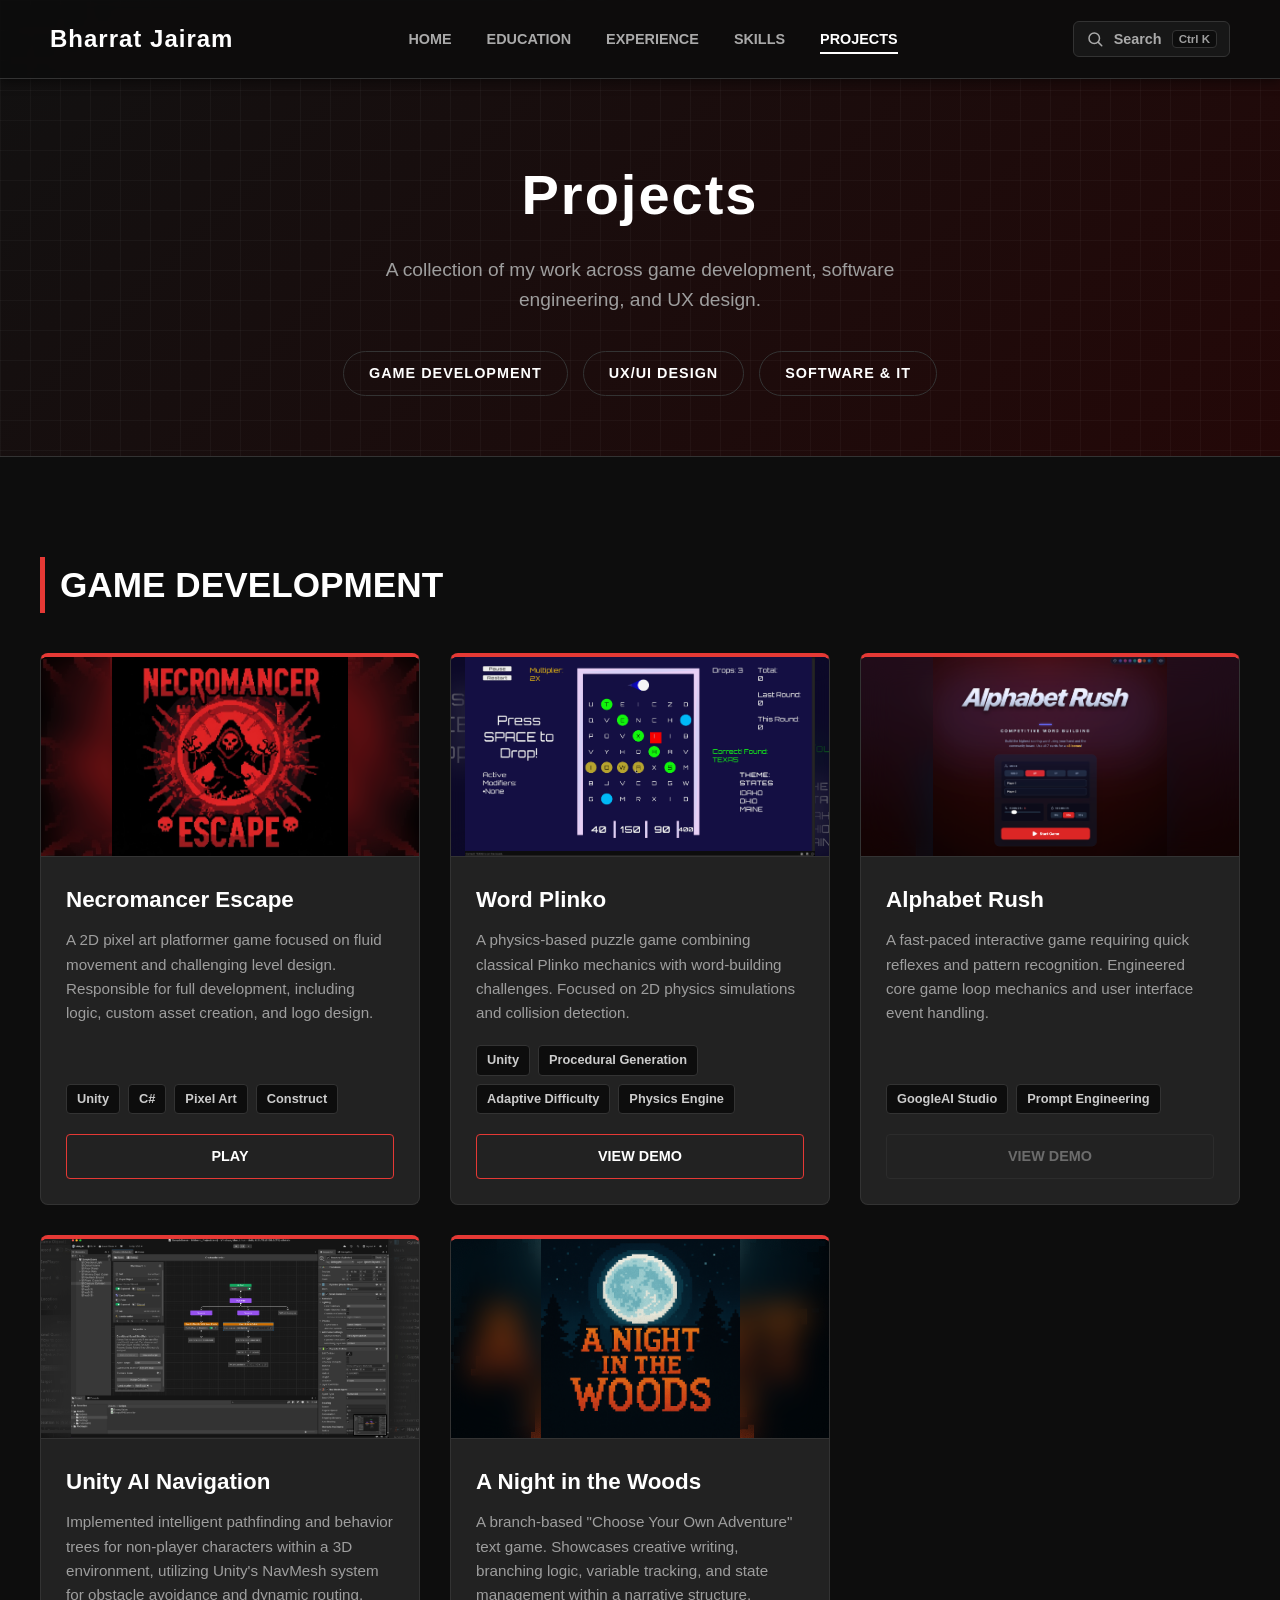
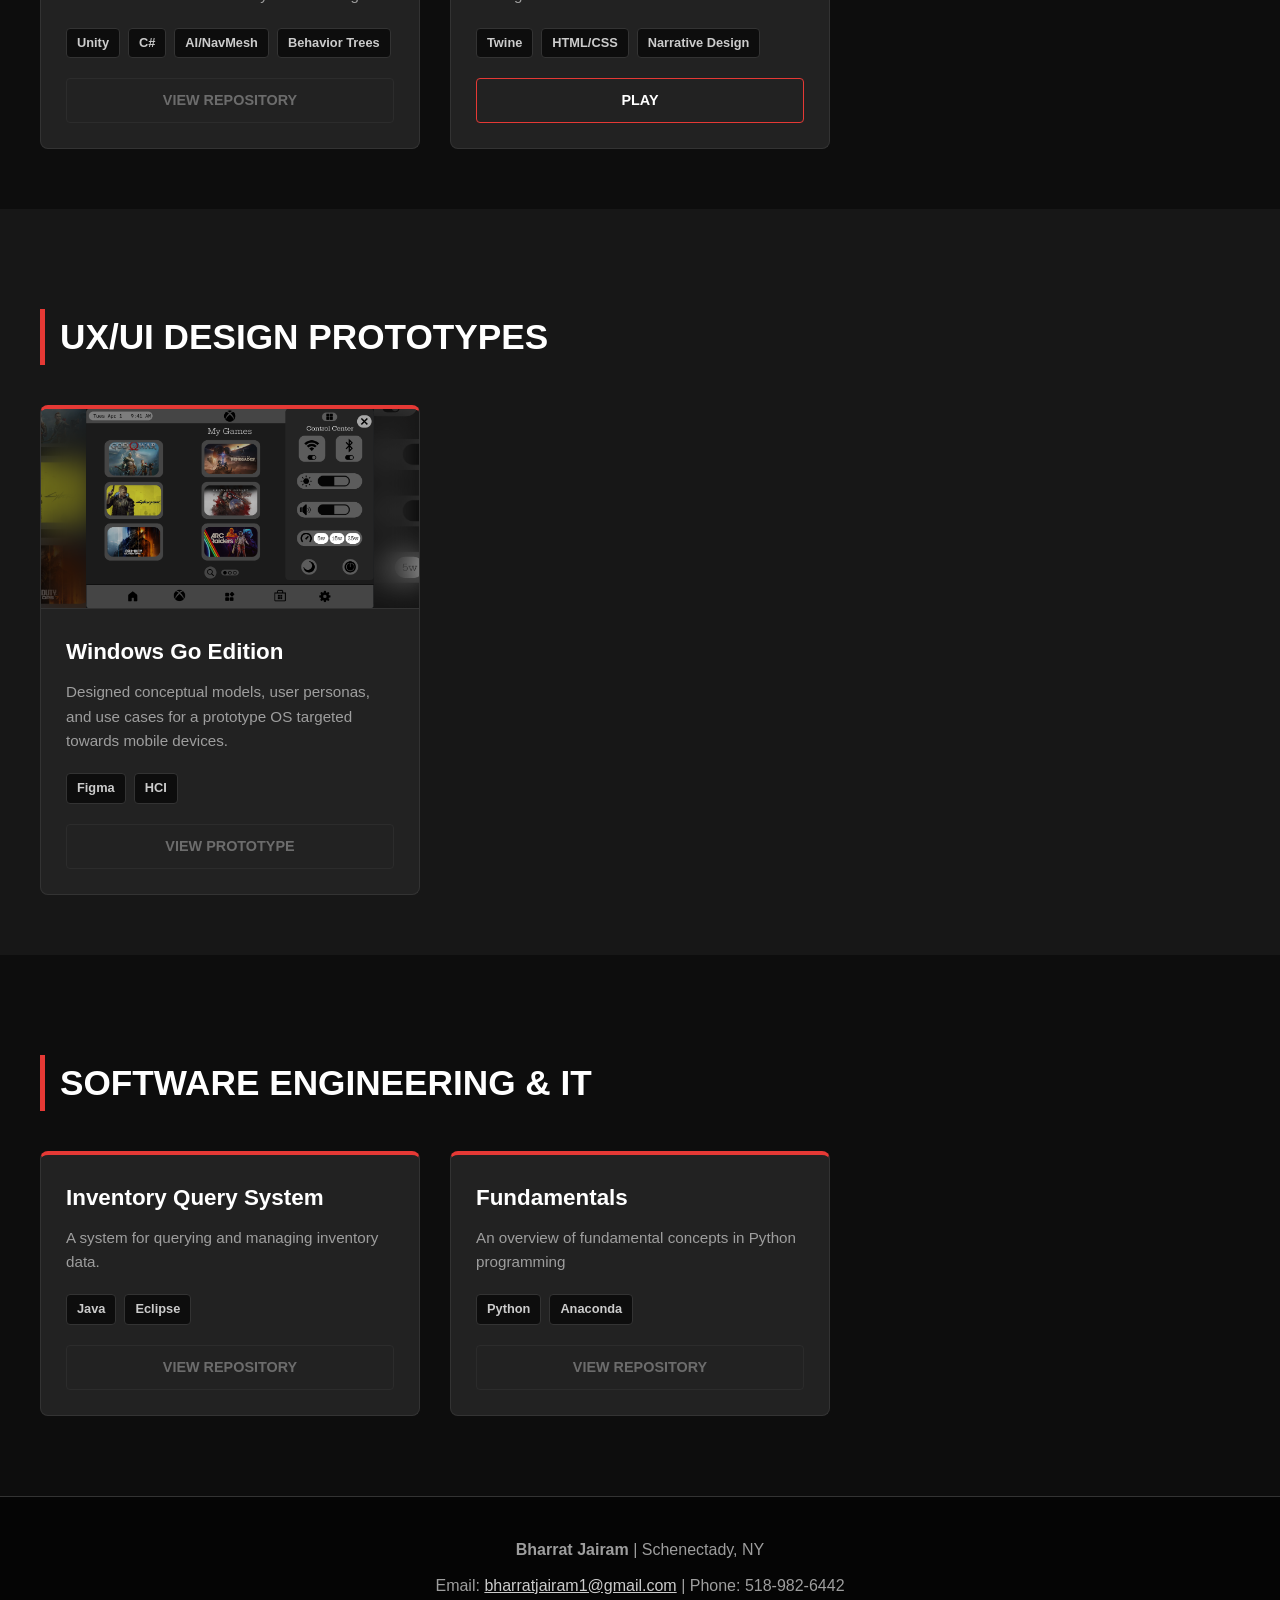
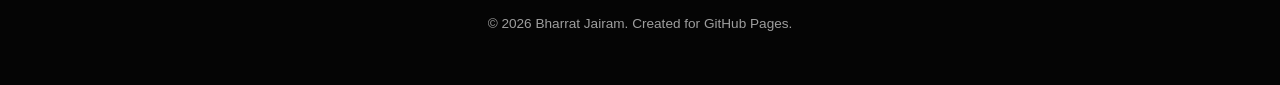
==== projects.html @ 4b6d2cb0 "Update site to match resume, add site search, fix video and typos - Add Utech/Endosoft role; sync al" ====
<!DOCTYPE html>
<html lang="en">
<head>
    <meta charset="UTF-8">
    <meta name="viewport" content="width=device-width, initial-scale=1.0">
    <title>Bharrat Jairam | Projects</title>
    <link rel="stylesheet" href="styles.css">
</head>
<body>

    <nav>
        <div class="logo">Bharrat Jairam</div>
        <ul>
            <li><a href="index.html#home">Home</a></li>
            <li><a href="index.html#education">Education</a></li>
            <li><a href="index.html#experience">Experience</a></li>
            <li><a href="index.html#skills">Skills</a></li>
            <li><a href="#" style="color: #ffffff; border-bottom: 2px solid #ffffff;">Projects</a></li>
        </ul>
        <button class="search-trigger" type="button" aria-label="Search the site" title="Search (Ctrl+K)">
            <svg viewBox="0 0 24 24" width="18" height="18" aria-hidden="true"><circle cx="11" cy="11" r="7" fill="none" stroke="currentColor" stroke-width="2"/><line x1="16.5" y1="16.5" x2="21" y2="21" stroke="currentColor" stroke-width="2" stroke-linecap="round"/></svg>
            <span>Search</span>
            <kbd>Ctrl K</kbd>
        </button>
    </nav>

    <header class="page-header bg">
        <h1>Projects</h1>
        <p>A collection of my work across game development, software engineering, and UX design.</p>
        <div class="page-nav-buttons">
            <a href="#games" class="btn-nav">Game Development</a>
            <a href="#ux" class="btn-nav">UX/UI Design</a>
            <a href="#software" class="btn-nav">Software & IT</a>
        </div>
    </header>

    <section id="games">
        <div class="section-content">
        <h2 class="section-title">Game Development</h2>
        <div class="project-grid">

            <div class="project-card has-image">
                <div class="blur-wrapper" style="background-image: url('images/NecromancerEscape.jpeg');">
                    <img src="images/NecromancerEscape.jpeg" alt="Game Screenshot" class="project-image">
                </div>                
                <div class="project-content">
                    <div class="project-title">Necromancer Escape</div>
                    <div class="project-desc">A 2D pixel art platformer game focused on fluid movement and challenging level design. Responsible for full development, including logic, custom asset creation, and logo design.</div>
                    <div class="tech-stack">
                        <span class="tech-tag">Unity</span>
                        <span class="tech-tag">C#</span>
                        <span class="tech-tag">Pixel Art</span>
                        <span class="tech-tag">Construct</span>
                    </div>
                    <a href="https://bharratj.itch.io/necromancer-escape" target="_blank" class="btn-project">Play</a>
                </div>
            </div>

            <div class="project-card has-image">
                <div class="blur-wrapper" style="background-image: url('images/WordPlinko.png');">
                    <img src="images/WordPlinko.png" alt="Game Screenshot" class="project-image">
                </div>
                <div class="project-content">
                    <div class="project-title">Word Plinko</div>
                    <div class="project-desc">A physics-based puzzle game combining classical Plinko mechanics with word-building challenges. Focused on 2D physics simulations and collision detection.</div>
                    <div class="tech-stack">
                        <span class="tech-tag">Unity</span>
                        <span class="tech-tag">Procedural Generation</span>
                        <span class="tech-tag">Adaptive Difficulty</span>
                        <span class="tech-tag">Physics Engine</span>
                    </div>
                    <a href="#" onclick="event.preventDefault(); openModal('videos/WordPlinkoDemo.mp4')" class="btn-project">View Demo</a>
                </div>
            </div>

            <div class="project-card has-image">
                <div class="blur-wrapper" style="background-image: url('images/AlphabetRush.png');">
                    <img src="images/AlphabetRush.png" alt="Alphabet Rush Gameplay" class="project-image">
                </div>
                <div class="project-content">
                    <div class="project-title">Alphabet Rush</div>
                    <div class="project-desc">A fast-paced interactive game requiring quick reflexes and pattern recognition. Engineered core game loop mechanics and user interface event handling.</div>
                    <div class="tech-stack">
                        <span class="tech-tag">GoogleAI Studio</span>
                        <span class="tech-tag">Prompt Engineering</span>
                    </div>
                    <a href="#" class="btn-disabled">View Demo</a>
                </div>
            </div>

            <div class="project-card has-image">
                <div class="blur-wrapper" style="background-image: url('images/UnittyBehaviorTree.png');">
                    <img src="images/UnittyBehaviorTree.png" alt="Unity AI Navigation" class="project-image">
                </div>
                <div class="project-content">
                    <div class="project-title">Unity AI Navigation</div>
                    <div class="project-desc">Implemented intelligent pathfinding and behavior trees for non-player characters within a 3D environment, utilizing Unity's NavMesh system for obstacle avoidance and dynamic routing.</div>
                    <div class="tech-stack">
                        <span class="tech-tag">Unity</span>
                        <span class="tech-tag">C#</span>
                        <span class="tech-tag">AI/NavMesh</span>
                        <span class="tech-tag">Behavior Trees</span>
                    </div>
                    <a href="#" class="btn-disabled">View Repository</a>
                </div>
            </div>

            <div class="project-card has-image">
                <div class="blur-wrapper" style="background-image: url('images/NightInTheWoods.png');">
                    <img src="images/NightInTheWoods.png" alt="A Night in the Woods Gameplay" class="project-image">
                </div>
                <div class="project-content">
                    <div class="project-title">A Night in the Woods</div>
                    <div class="project-desc">A branch-based "Choose Your Own Adventure" text game. Showcases creative writing, branching logic, variable tracking, and state management within a narrative structure.</div>
                    <div class="tech-stack">
                        <span class="tech-tag">Twine</span>
                        <span class="tech-tag">HTML/CSS</span>
                        <span class="tech-tag">Narrative Design</span>
                    </div>
                    <a href="https://bharratj.itch.io/a-night-in-the-woods" target="_blank" class="btn-project">Play</a>
                </div>
            </div>

        </div>
        </div>
    </section>

    <section id="ux">
        <div class="section-content">
        <h2 class="section-title">UX/UI Design Prototypes</h2>
        <div class="project-grid">
            
            <div class="project-card has-image">
                <div class="blur-wrapper" style="background-image: url('images/WindowsGo.png');">
                    <img src="images/WindowsGo.png" alt="Windows Go Edition" class="project-image">
                </div>
                <div class="project-content">
                <div class="project-title">Windows Go Edition</div>
                <div class="project-desc">Designed conceptual models, user personas, and use cases for a prototype OS targeted towards mobile devices.</div>
                <div class="tech-stack">
                    <span class="tech-tag">Figma</span>
                    <span class="tech-tag">HCI</span>
                </div>
                <a href="#" class="btn-disabled">View Prototype</a>
                </div>
            </div>

        </div>
        </div>
    </section>

    <section id="software">
        <div class="section-content">
            <h2 class="section-title">Software Engineering & IT</h2>
            <div class="project-grid">

                <div class="project-card">
                    <div class="project-title">Inventory Query System</div>
                    <div class="project-desc">A system for querying and managing inventory data.</div>
                    <div class="tech-stack">
                        <span class="tech-tag">Java</span>
                        <span class="tech-tag">Eclipse</span>
                    </div>
                    <a href="#" class="btn-disabled">View Repository</a>
                </div>

                <div class="project-card">
                    <div class="project-title">Fundamentals</div>
                    <div class="project-desc">An overview of fundamental concepts in Python programming</div>
                    <div class="tech-stack">
                        <span class="tech-tag">Python</span>
                        <span class="tech-tag">Anaconda</span>
                    </div>
                    <a href="#" class="btn-disabled">View Repository</a>
                </div>

            </div>
        </div>
    </section>

    <footer>
        <p><strong>Bharrat Jairam</strong> | Schenectady, NY</p>
        <p>Email: <a href="mailto:bharratjairam1@gmail.com">bharratjairam1@gmail.com</a> | Phone: 518-982-6442</p>
        <p style="margin-top: 15px; font-size: 0.85rem;">&copy; 2026 Bharrat Jairam. Created for GitHub Pages.</p>
    </footer>

    <!-- Modal for video playback -->
    <div id="videoModal" class="modal">
        <div class="modal-content">
            <span class="close-btn">&times;</span>
            <div class="video-container">
                <video id="projectVideo" controls playsinline preload="none"></video>
            </div>
        </div>
    </div>

    <script>
    // Video modal: openModal('videos/your-file.mp4') plays a local video
    const modal = document.getElementById("videoModal");
    const video = document.getElementById("projectVideo");
    const closeBtn = document.querySelector(".close-btn");

    function openModal(videoUrl) {
        video.src = videoUrl;
        modal.style.display = "block";
        video.play().catch(() => {});
    }

    function closeModal() {
        modal.style.display = "none";
        video.pause();
        video.removeAttribute("src");
        video.load();
    }

    closeBtn.addEventListener("click", closeModal);
    modal.addEventListener("click", (event) => { if (event.target === modal) closeModal(); });
    document.addEventListener("keydown", (event) => {
        if (event.key === "Escape" && modal.style.display === "block") closeModal();
    });
    </script>
    <script src="search.js"></script>

</body>
</html>
---- styles.css ----
/* CSS Variables for Dark Mode with Targeted Red Accents */
:root {
    --primary-bg: #0d0d0d;
    --secondary-bg: #171717;
    --text-main: #e0e0e0;
    --text-muted: #9e9e9e;
    --accent-dark: #222222;
    --accent-red: #e53935;
    --border-color: #333333;
}

/* Global Styles */
* {
    box-sizing: border-box;
    margin: 0;
    padding: 0;
    font-family: 'Segoe UI', Roboto, Helvetica, Arial, sans-serif;
}

/* Enables smooth scrolling for anchor links */
html {
    scroll-behavior: smooth;
    /* This is critical: it prevents your fixed nav bar from covering the <h2> titles when it scrolls down */
    scroll-padding-top: 90px; 
}

body {
    background-color: var(--primary-bg);
    color: var(--text-main);
    line-height: 1.6;
}

a {
    text-decoration: none;
    transition: color 0.3s ease;
}

/* Navigation Bar (Neutral/No Red) */
nav {
    background-color: rgba(13, 13, 13, 0.95);
    box-shadow: 0 2px 10px rgba(0,0,0,0.5);
    position: fixed;
    width: 100%;
    top: 0;
    z-index: 1000;
    display: flex;
    justify-content: space-between;
    align-items: center;
    padding: 20px 50px;
    backdrop-filter: blur(5px);
    border-bottom: 1px solid var(--border-color);
}

nav .logo {
    font-size: 1.5rem;
    font-weight: 700;
    color: #ffffff;
    letter-spacing: 1px;
}

nav ul {
    list-style: none;
    display: flex;
    gap: 35px;
}

nav ul li a {
    color: #aaaaaa;
    font-weight: 600;
    text-transform: uppercase;
    font-size: 0.9rem;
    padding-bottom: 5px;
}

nav ul li a:hover {
    color: #ffffff;
    border-bottom: 2px solid #ffffff;
}

/* Page Sections */
section {
    padding: 100px 20px 60px;
    margin: 0 auto;
}

section:nth-child(even) {
    background-color: var(--secondary-bg);
    max-width: 100%;
}

.section-content {
    max-width: 1200px;
    margin: 0 auto;
}

/* Section Titles (Keeps Red Accents) */
h2.section-title {
    font-size: 2.2rem;
    color: #ffffff;
    margin-bottom: 40px;
    text-transform: uppercase;
    border-left: 5px solid var(--accent-red);
    padding-left: 15px;
}

/* Home/Hero Section (Animated Background & Red Accents) */
#home {
    height: 100vh;
    display: flex;
    flex-direction: column;
    justify-content: center;
    align-items: center;
    text-align: center;
    padding-top: 0;
    gap: 2.5rem; 
}
.bg{
    /* Sleek animated gradient background with a subtle grid overlay */
    background: 
        linear-gradient(rgba(255, 255, 255, 0.03) 1px, transparent 1px),
        linear-gradient(90deg, rgba(255, 255, 255, 0.03) 1px, transparent 1px),
        linear-gradient(-45deg, #0a0a0a, #1a1a1a, #2a0505, #111111);
    background-size: 30px 30px, 30px 30px, 400% 400%;
    animation: gradientBG 15s ease infinite;
}

/* Keyframes for the moving gradient */
@keyframes gradientBG {
    0% { background-position: 0% 0%, 0% 0%, 0% 50%; }
    50% { background-position: 0% 0%, 0% 0%, 100% 50%; }
    100% { background-position: 0% 0%, 0% 0%, 0% 50%; }
}

#home h1 {
    font-size: 5rem;
    color: #ffffff;
    line-height: 1.1;
    letter-spacing: 2px;
}

.accent-red-text {
    color: var(--accent-red);
}

#home p {
    font-size: 1.3rem;
    color: #cccccc;
    max-width: 750px;
    line-height: 1.8;
}

#home .label {
    font-size: 1.3rem;
    color: var(--accent-red);
    max-width: 750px;
    line-height: 1.8;
}

.btn-home {
    background-color: transparent;
    color: #ffffff;
    padding: 15px 40px;
    border: 2px solid var(--accent-red);
    border-radius: 4px;
    font-weight: bold;
    font-size: 1.1rem;
    cursor: pointer;
    transition: all 0.3s ease;
    text-transform: uppercase;
    letter-spacing: 1px;
}

.btn-home:hover {
    background-color: var(--accent-red);
    color: #ffffff;
    box-shadow: 0 0 15px rgba(229, 57, 53, 0.4);
}

/* --- Experience & Education Cards --- */
.timeline-item {
    background: var(--accent-dark);
    border: 1px solid var(--border-color);
    border-top: 4px solid #444;
    border-radius: 8px;
    padding: 30px;
    margin-bottom: 30px;
    box-shadow: 0 4px 6px rgba(0,0,0,0.3);
    transition: transform 0.2s ease, box-shadow 0.2s ease, border-color 0.2s;
}

.timeline-item:hover {
    transform: translateY(-5px);
    box-shadow: 0 8px 20px rgba(0,0,0,0.5);
    border-top: 4px solid var(--accent-red);
}

.item-header {
    display: flex;
    justify-content: space-between;
    align-items: baseline;
    margin-bottom: 15px;
    flex-wrap: wrap;
}

.item-title {
    font-size: 1.5rem;
    font-weight: bold;
    color: #ffffff;
}

.item-subtitle {
    font-weight: 600;
    color: var(--accent-red);
    margin-bottom: 12px;
    font-size: 1.1rem;
}

.item-date {
    color: var(--text-muted);
    font-style: italic;
    font-size: 1rem;
}

.timeline-item ul {
    padding-left: 20px;
    color: var(--text-muted);
}

.timeline-item ul li {
    margin-bottom: 10px;
}

/* --- Skills Grid --- */
.skills-container {
    display: grid;
    grid-template-columns: repeat(auto-fit, minmax(220px, 1fr));
    gap: 25px;
}

.skill-box {
    background: var(--accent-dark);
    border: 1px solid var(--border-color);
    padding: 25px;
    border-radius: 8px;
    transition: border-color 0.3s;
}

.skill-box:hover {
    border-color: var(--accent-red);
}

.skill-box h3 {
    color: #ffffff;
    margin-bottom: 20px;
    font-size: 1.2rem;
    border-bottom: 2px solid var(--accent-red);
    padding-bottom: 8px;
    display: inline-block;
}

.badge {
    display: inline-block;
    background-color: var(--primary-bg);
    color: #e0e0e0;
    border: 1px solid var(--border-color);
    padding: 8px 14px;
    margin: 5px;
    border-radius: 20px;
    font-size: 0.9rem;
    font-weight: 600;
    transition: all 0.2s;
}

.badge:hover {
    background-color: var(--accent-red);
    border-color: var(--accent-red);
    color: #ffffff;
}

/* --- Projects Page Specific Styles --- */

/* Page Header */
.page-header {
    padding: 150px 20px 60px;
    text-align: center;
    background-color: var(--secondary-bg);
    border-bottom: 1px solid var(--border-color);
}

.page-header h1 {
    font-size: 3.5rem;
    color: #ffffff;
    letter-spacing: 2px;
    margin-bottom: 15px;
}

.page-header p {
    font-size: 1.2rem;
    color: var(--text-muted);
    max-width: 600px;
    margin: 0 auto;
}

/* Project Grid & Cards */
.project-grid {
    display: grid;
    grid-template-columns: repeat(auto-fill, minmax(320px, 1fr));
    gap: 30px;
    max-width: 1200px;
    margin: 0 auto;
}

.project-card {
    background: var(--accent-dark);
    border: 1px solid var(--border-color);
    border-top: 4px solid var(--accent-red);
    border-radius: 8px;
    padding: 25px;
    display: flex;
    flex-direction: column;
    transition: transform 0.2s ease, box-shadow 0.2s ease;
}

.project-card:hover {
    transform: translateY(-5px);
    box-shadow: 0 8px 20px rgba(0,0,0,0.5);
    border-color: #372f2f;
    border-top: 4px solid var(--accent-red);
}

.project-card.has-image {
    padding: 0; /* Removes padding so the image touches the edges */
    overflow: hidden; /* Keeps the image inside the rounded corners */
}

/* 1. The universal wrapper for all project images */
.blur-wrapper {
    position: relative;
    width: 100%;
    height: 200px;
    background-size: 150%; /* This creates the zoomed-in effect */
    background-position: center;
    border-bottom: 1px solid var(--border-color);
    overflow: hidden;
}

/* 2. The glass overlay that blurs the background */
.blur-wrapper::before {
    content: '';
    position: absolute;
    inset: 0; 
    backdrop-filter: blur(15px);
    -webkit-backdrop-filter: blur(15px); 
    background-color: rgba(0, 0, 0, 0.4); 
    z-index: 1;
}

/* 3. The crisp image sitting on top */
.project-image {
    position: relative;
    z-index: 2; /* Forces the crisp image to sit on top of the blur */
    width: 100%;
    height: 100%;
    object-fit: contain; /* Ensures the whole image fits without cropping */
    background-color: transparent; 
}

.project-content {
    padding: 25px;
    display: flex;
    flex-direction: column;
    flex-grow: 1; /* Pushes your tech tags and button neatly to the bottom of the card */
}

.project-title {
    font-size: 1.4rem;
    font-weight: bold;
    color: #ffffff;
    margin-bottom: 10px;
}

.project-desc {
    color: var(--text-muted);
    font-size: 0.95rem;
    margin-bottom: 20px;
    flex-grow: 1; /* Pushes the button and tags to the bottom */
}

.tech-stack {
    display: flex;
    flex-wrap: wrap;
    gap: 8px;
    margin-bottom: 20px;
}

.tech-tag {
    background-color: var(--primary-bg);
    color: #cccccc;
    border: 1px solid var(--border-color);
    padding: 4px 10px;
    border-radius: 4px;
    font-size: 0.8rem;
    font-weight: 600;
}

.btn-project {
    display: inline-block;
    background-color: transparent;
    color: #ffffff;
    text-align: center;
    padding: 10px 15px;
    border: 1px solid var(--accent-red);
    border-radius: 4px;
    font-weight: bold;
    font-size: 0.9rem;
    cursor: pointer;
    transition: all 0.3s ease;
    text-transform: uppercase;
}

.btn-project:hover {
    background-color: var(--accent-red);
    color: #ffffff;
}

/* Disabled Project Button */
.btn-disabled {
    display: inline-block;
    background-color: transparent;
    color: var(--text-muted); /* Changes text to a faded gray */
    text-align: center;
    padding: 10px 15px;
    border: 1px solid var(--border-color); /* Changes border to gray */
    border-radius: 4px;
    font-weight: bold;
    font-size: 0.9rem;
    cursor: not-allowed; /* Shows the universal "stop/disabled" mouse cursor */
    text-transform: uppercase;
    opacity: 0.6; /* Fades the entire button slightly */
    user-select: none; /* Prevents the text from being highlighted */
}

/* Ensures absolutely nothing happens if they try to hover over it */
.btn-disabled:hover {
    background-color: transparent;
    color: var(--text-muted);
}

/* Footer */
footer {
    background-color: #050505;
    color: var(--text-muted);
    text-align: center;
    padding: 40px 20px;
    margin-top: 20px;
    border-top: 1px solid var(--border-color);
}

footer p {
    margin-bottom: 10px;
}

footer a {
    color: #cccccc;
    text-decoration: underline;
}

footer a:hover {
    color: #ffffff;
}

/* --- Modal Overlay --- */
.modal {
    display: none; /* Hidden by default */
    position: fixed;
    z-index: 2000; /* Sits on top of your navigation bar */
    left: 0;
    top: 0;
    width: 100%;
    height: 100%;
    background-color: rgba(0, 0, 0, 0.85); 
    backdrop-filter: blur(5px);
}

/* --- Modal Box --- */
.modal-content {
    position: absolute;
    top: 50%;
    left: 50%;
    transform: translate(-50%, -50%);
    width: 90%;
    max-width: 800px;
    background: var(--accent-dark);
    padding: 20px;
    border-radius: 8px;
    border: 1px solid var(--accent-red);
    box-shadow: 0 10px 30px rgba(0,0,0,0.8);
}

/* --- Close Button --- */
.close-btn {
    color: var(--text-muted);
    float: right;
    font-size: 28px;
    font-weight: bold;
    cursor: pointer;
    line-height: 1;
    margin-bottom: 10px;
    transition: color 0.2s;
}

.close-btn:hover {
    color: var(--accent-red);
}

/* --- Responsive 16:9 Video Container --- */
.video-container {
    position: relative;
    padding-bottom: 56.25%; /* Enforces 16:9 aspect ratio */
    height: 0;
    overflow: hidden;
    border-radius: 4px;
    clear: both;
}

.video-container iframe,
.video-container video {
    position: absolute;
    top: 0;
    left: 0;
    width: 100%;
    height: 100%;
    background: #000;
}

/* --- In-Page Navigation Buttons --- */
.page-nav-buttons {
    display: flex;
    justify-content: center;
    gap: 15px;
    margin-top: 35px;
    flex-wrap: wrap; /* Ensures buttons wrap nicely on mobile screens */
}

.btn-nav {
    display: inline-block;
    background-color: transparent;
    color: #ffffff;
    padding: 10px 25px;
    border: 1px solid var(--border-color);
    border-radius: 30px; /* Pill shape for navigation */
    font-size: 0.9rem;
    font-weight: 600;
    text-transform: uppercase;
    letter-spacing: 1px;
    transition: all 0.3s ease;
}

.btn-nav:hover {
    border-color: var(--accent-red);
    color: var(--accent-red);
    background-color: rgba(229, 57, 53, 0.05); /* Adds a very faint red tint on hover */
}
/* --- Home buttons & nested lists --- */
.home-buttons {
    display: flex;
    gap: 15px;
    flex-wrap: wrap;
    justify-content: center;
}

.sub-list {
    list-style-type: circle;
    margin-top: 8px;
    margin-left: 20px;
}

/* --- Search Button (in the nav bar) --- */
.search-trigger {
    display: inline-flex;
    align-items: center;
    gap: 10px;
    background: var(--secondary-bg);
    color: #aaaaaa;
    border: 1px solid var(--border-color);
    border-radius: 6px;
    padding: 8px 12px;
    font-size: 0.9rem;
    font-weight: 600;
    cursor: pointer;
    transition: border-color 0.2s, color 0.2s;
}

.search-trigger:hover,
.search-trigger:focus-visible {
    color: #ffffff;
    border-color: var(--accent-red);
    outline: none;
}

kbd {
    font-family: inherit;
    font-size: 0.72rem;
    color: var(--text-muted);
    background: var(--primary-bg);
    border: 1px solid var(--border-color);
    border-radius: 4px;
    padding: 2px 6px;
}

/* --- Search Overlay --- */
.search-overlay {
    display: none;
    position: fixed;
    inset: 0;
    z-index: 3000;
    background: rgba(0, 0, 0, 0.75);
    backdrop-filter: blur(4px);
    padding: 12vh 16px 16px;
}

.search-overlay.open {
    display: block;
    animation: searchFade 0.15s ease;
}

body.search-open {
    overflow: hidden;
}

@keyframes searchFade {
    from { opacity: 0; }
    to { opacity: 1; }
}

.search-panel {
    max-width: 640px;
    margin: 0 auto;
    background: var(--accent-dark);
    border: 1px solid var(--border-color);
    border-top: 3px solid var(--accent-red);
    border-radius: 10px;
    box-shadow: 0 20px 50px rgba(0, 0, 0, 0.7);
    overflow: hidden;
    display: flex;
    flex-direction: column;
    max-height: 76vh;
}

.search-input-row {
    display: flex;
    align-items: center;
    gap: 12px;
    padding: 16px 18px;
    border-bottom: 1px solid var(--border-color);
    color: var(--text-muted);
}

.search-input {
    flex: 1;
    background: transparent;
    border: none;
    outline: none;
    color: #ffffff;
    font-size: 1.1rem;
}

.search-input::placeholder {
    color: #666666;
}

.search-input::-webkit-search-cancel-button {
    display: none;
}

.search-close {
    background: var(--primary-bg);
    color: var(--text-muted);
    border: 1px solid var(--border-color);
    border-radius: 4px;
    font-size: 0.75rem;
    padding: 3px 8px;
    cursor: pointer;
}

.search-close:hover {
    color: #ffffff;
}

.search-results {
    overflow-y: auto;
    padding: 8px;
}

.search-result {
    display: block;
    padding: 12px 14px;
    border-radius: 6px;
    border-left: 3px solid transparent;
    color: var(--text-main);
}

.search-result.active {
    background: var(--primary-bg);
    border-left-color: var(--accent-red);
}

.search-result-meta {
    font-size: 0.72rem;
    text-transform: uppercase;
    letter-spacing: 1px;
    color: var(--accent-red);
    margin-bottom: 2px;
}

.search-result-title {
    font-weight: 700;
    color: #ffffff;
}

.search-result-sub {
    font-weight: 400;
    color: var(--text-muted);
}

.search-result-snippet {
    font-size: 0.88rem;
    color: var(--text-muted);
    margin-top: 4px;
    line-height: 1.5;
}

.search-results mark {
    background: rgba(229, 57, 53, 0.25);
    color: #ffffff;
    border-radius: 2px;
    padding: 0 1px;
}

.search-hint {
    padding: 14px;
    color: var(--text-muted);
    font-size: 0.9rem;
}

.search-chips {
    display: flex;
    flex-wrap: wrap;
    gap: 8px;
    padding: 0 14px 14px;
}

.search-chip {
    background: var(--primary-bg);
    color: #e0e0e0;
    border: 1px solid var(--border-color);
    border-radius: 20px;
    padding: 6px 14px;
    font-size: 0.85rem;
    font-weight: 600;
    cursor: pointer;
    transition: all 0.2s;
}

.search-chip:hover {
    background: var(--accent-red);
    border-color: var(--accent-red);
    color: #ffffff;
}

.search-footer {
    display: flex;
    gap: 18px;
    padding: 10px 18px;
    border-top: 1px solid var(--border-color);
    font-size: 0.75rem;
    color: var(--text-muted);
}

.search-footer kbd {
    margin-right: 3px;
}

/* Highlight a card after jumping to it from search */
.search-flash {
    animation: searchFlash 2s ease;
}

@keyframes searchFlash {
    0%, 30% { box-shadow: 0 0 0 3px var(--accent-red), 0 0 30px rgba(229, 57, 53, 0.45); }
    100% { box-shadow: 0 4px 6px rgba(0, 0, 0, 0.3); }
}

/* --- Smaller screens --- */
@media (max-width: 900px) {
    nav {
        padding: 15px 20px;
        flex-wrap: wrap;
        gap: 10px;
    }

    nav ul {
        gap: 18px;
        order: 3;
        width: 100%;
        flex-wrap: wrap;
    }

    .search-trigger kbd,
    .search-trigger span {
        display: none;
    }

    html {
        scroll-padding-top: 130px;
    }

    #home {
        height: auto;
        min-height: 100vh;
        padding: 150px 20px 60px;
    }

    #home h1 {
        font-size: 3rem;
    }

    .search-footer {
        display: none;
    }
}
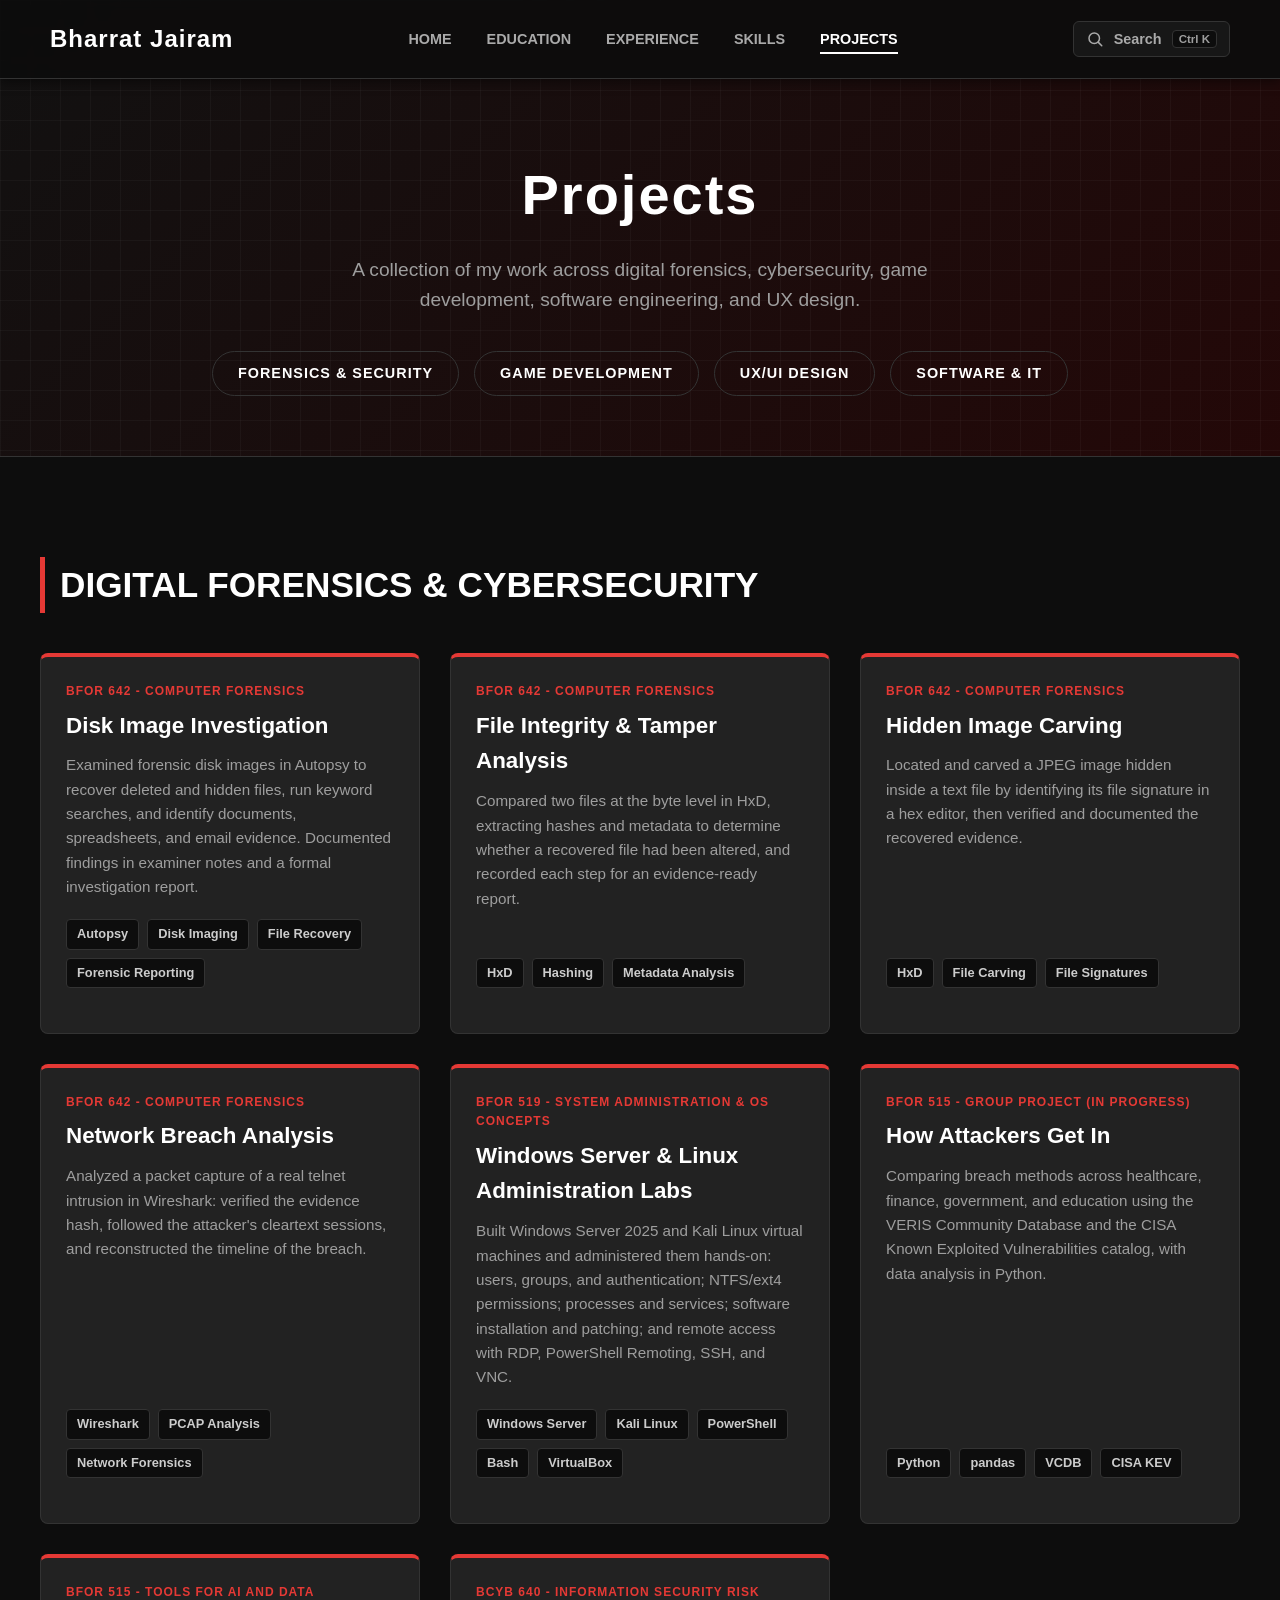
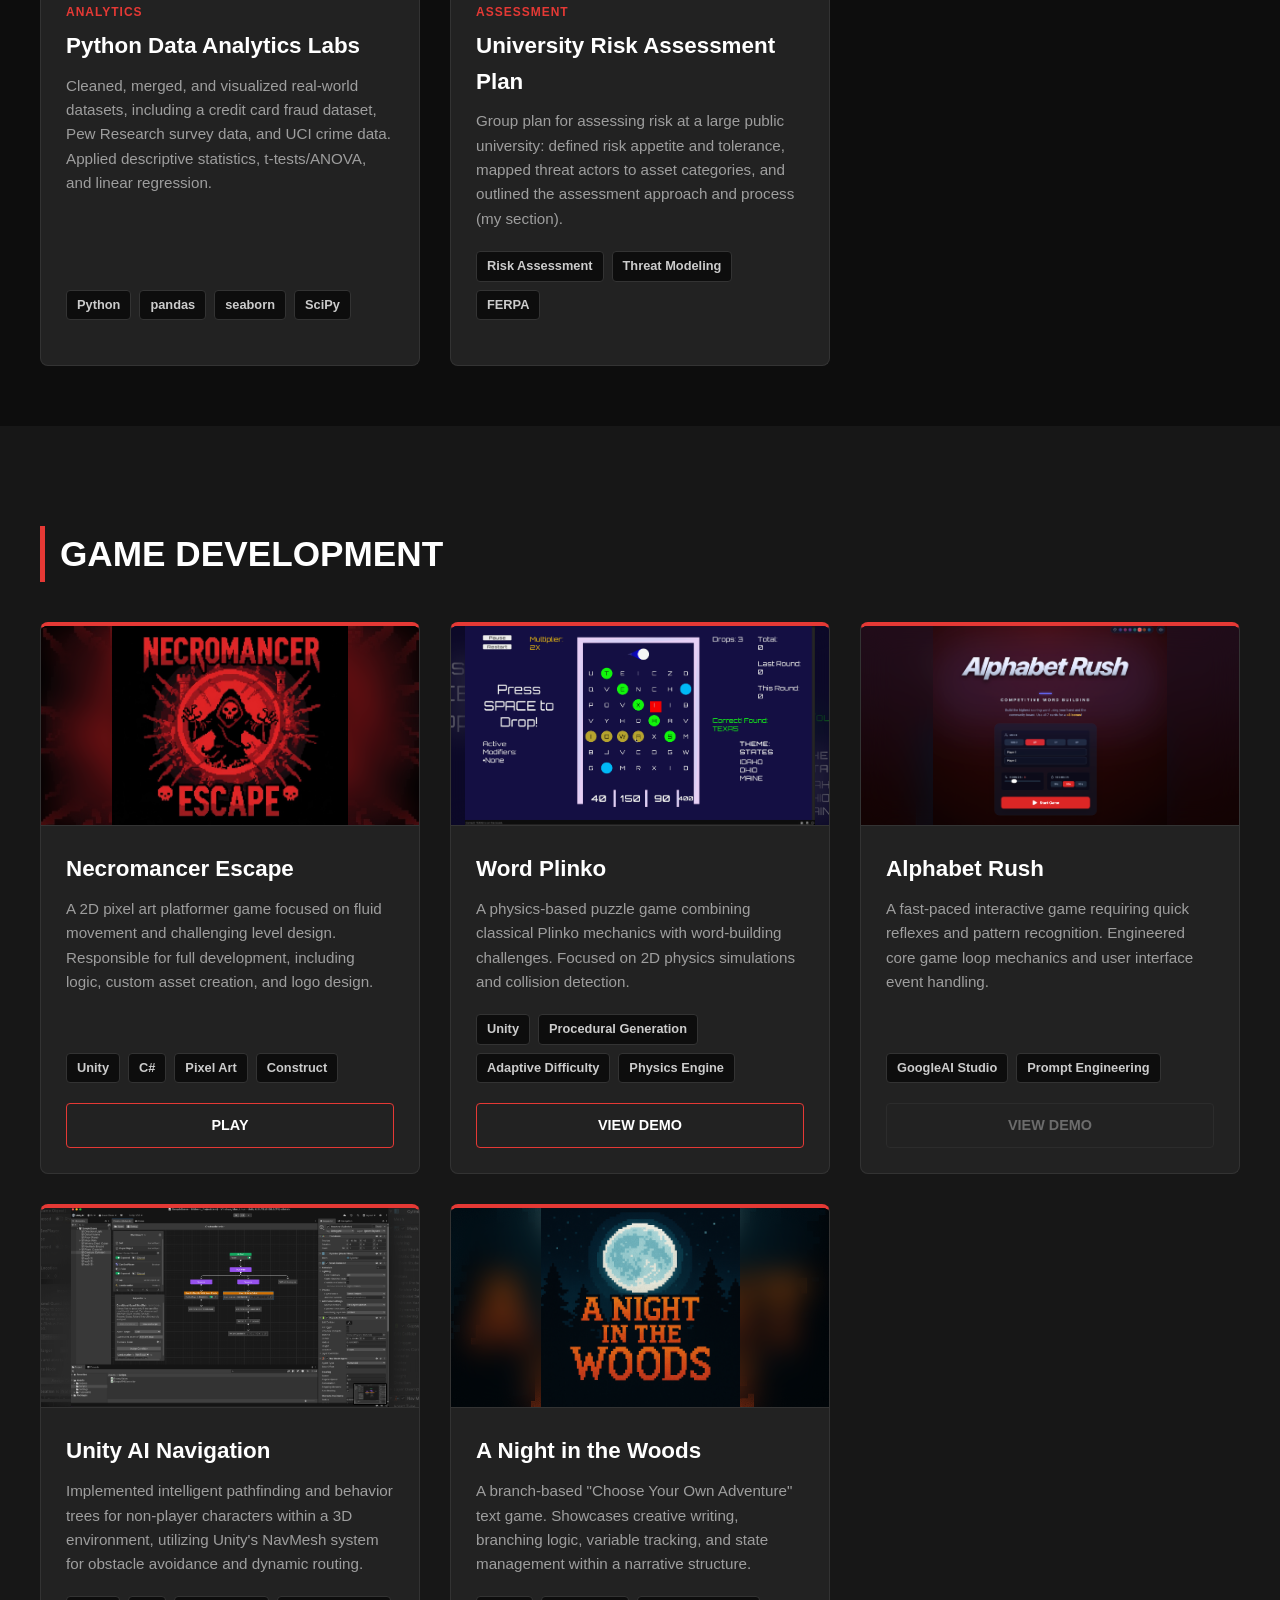
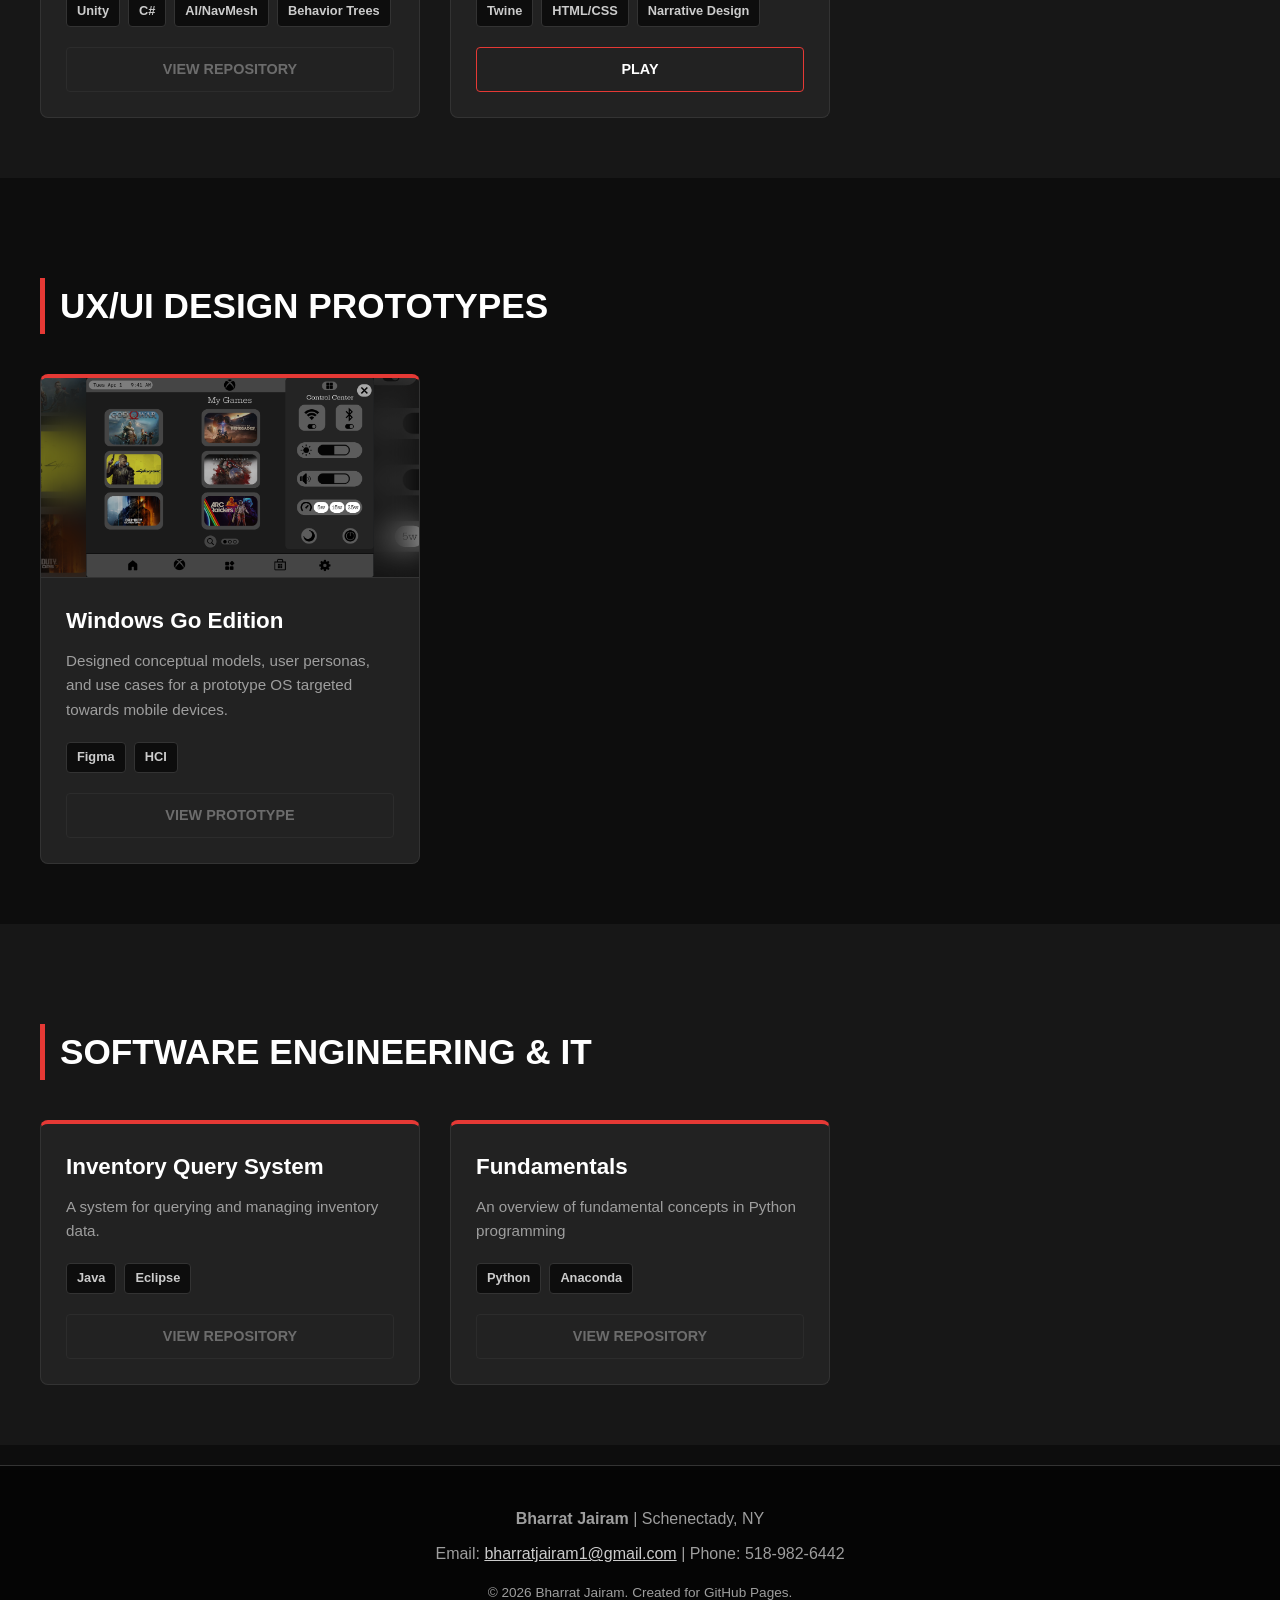
==== commit e87f93e1: "Add current coursework, forensics & security projects, and new skills - List Fall 2026 M.S. coursewo" ====
--- a/projects.html
+++ b/projects.html
@@ -26,13 +26,116 @@
 
     <header class="page-header bg">
         <h1>Projects</h1>
-        <p>A collection of my work across game development, software engineering, and UX design.</p>
+        <p>A collection of my work across digital forensics, cybersecurity, game development, software engineering, and UX design.</p>
         <div class="page-nav-buttons">
+            <a href="#forensics" class="btn-nav">Forensics & Security</a>
             <a href="#games" class="btn-nav">Game Development</a>
             <a href="#ux" class="btn-nav">UX/UI Design</a>
             <a href="#software" class="btn-nav">Software & IT</a>
         </div>
     </header>
+
+    <section id="forensics">
+        <div class="section-content">
+            <h2 class="section-title">Digital Forensics & Cybersecurity</h2>
+            <div class="project-grid">
+
+                <div class="project-card">
+                    <div class="project-course">BFOR 642 - Computer Forensics</div>
+                    <div class="project-title">Disk Image Investigation</div>
+                    <div class="project-desc">Examined forensic disk images in Autopsy to recover deleted and hidden files, run keyword searches, and identify documents, spreadsheets, and email evidence. Documented findings in examiner notes and a formal investigation report.</div>
+                    <div class="tech-stack">
+                        <span class="tech-tag">Autopsy</span>
+                        <span class="tech-tag">Disk Imaging</span>
+                        <span class="tech-tag">File Recovery</span>
+                        <span class="tech-tag">Forensic Reporting</span>
+                    </div>
+                </div>
+
+                <div class="project-card">
+                    <div class="project-course">BFOR 642 - Computer Forensics</div>
+                    <div class="project-title">File Integrity & Tamper Analysis</div>
+                    <div class="project-desc">Compared two files at the byte level in HxD, extracting hashes and metadata to determine whether a recovered file had been altered, and recorded each step for an evidence-ready report.</div>
+                    <div class="tech-stack">
+                        <span class="tech-tag">HxD</span>
+                        <span class="tech-tag">Hashing</span>
+                        <span class="tech-tag">Metadata Analysis</span>
+                    </div>
+                </div>
+
+                <div class="project-card">
+                    <div class="project-course">BFOR 642 - Computer Forensics</div>
+                    <div class="project-title">Hidden Image Carving</div>
+                    <div class="project-desc">Located and carved a JPEG image hidden inside a text file by identifying its file signature in a hex editor, then verified and documented the recovered evidence.</div>
+                    <div class="tech-stack">
+                        <span class="tech-tag">HxD</span>
+                        <span class="tech-tag">File Carving</span>
+                        <span class="tech-tag">File Signatures</span>
+                    </div>
+                </div>
+
+                <div class="project-card">
+                    <div class="project-course">BFOR 642 - Computer Forensics</div>
+                    <div class="project-title">Network Breach Analysis</div>
+                    <div class="project-desc">Analyzed a packet capture of a real telnet intrusion in Wireshark: verified the evidence hash, followed the attacker's cleartext sessions, and reconstructed the timeline of the breach.</div>
+                    <div class="tech-stack">
+                        <span class="tech-tag">Wireshark</span>
+                        <span class="tech-tag">PCAP Analysis</span>
+                        <span class="tech-tag">Network Forensics</span>
+                    </div>
+                </div>
+
+                <div class="project-card">
+                    <div class="project-course">BFOR 519 - System Administration & OS Concepts</div>
+                    <div class="project-title">Windows Server & Linux Administration Labs</div>
+                    <div class="project-desc">Built Windows Server 2025 and Kali Linux virtual machines and administered them hands-on: users, groups, and authentication; NTFS/ext4 permissions; processes and services; software installation and patching; and remote access with RDP, PowerShell Remoting, SSH, and VNC.</div>
+                    <div class="tech-stack">
+                        <span class="tech-tag">Windows Server</span>
+                        <span class="tech-tag">Kali Linux</span>
+                        <span class="tech-tag">PowerShell</span>
+                        <span class="tech-tag">Bash</span>
+                        <span class="tech-tag">VirtualBox</span>
+                    </div>
+                </div>
+
+                <div class="project-card">
+                    <div class="project-course">BFOR 515 - Group Project (In Progress)</div>
+                    <div class="project-title">How Attackers Get In</div>
+                    <div class="project-desc">Comparing breach methods across healthcare, finance, government, and education using the VERIS Community Database and the CISA Known Exploited Vulnerabilities catalog, with data analysis in Python.</div>
+                    <div class="tech-stack">
+                        <span class="tech-tag">Python</span>
+                        <span class="tech-tag">pandas</span>
+                        <span class="tech-tag">VCDB</span>
+                        <span class="tech-tag">CISA KEV</span>
+                    </div>
+                </div>
+
+                <div class="project-card">
+                    <div class="project-course">BFOR 515 - Tools for AI and Data Analytics</div>
+                    <div class="project-title">Python Data Analytics Labs</div>
+                    <div class="project-desc">Cleaned, merged, and visualized real-world datasets, including a credit card fraud dataset, Pew Research survey data, and UCI crime data. Applied descriptive statistics, t-tests/ANOVA, and linear regression.</div>
+                    <div class="tech-stack">
+                        <span class="tech-tag">Python</span>
+                        <span class="tech-tag">pandas</span>
+                        <span class="tech-tag">seaborn</span>
+                        <span class="tech-tag">SciPy</span>
+                    </div>
+                </div>
+
+                <div class="project-card">
+                    <div class="project-course">BCYB 640 - Information Security Risk Assessment</div>
+                    <div class="project-title">University Risk Assessment Plan</div>
+                    <div class="project-desc">Group plan for assessing risk at a large public university: defined risk appetite and tolerance, mapped threat actors to asset categories, and outlined the assessment approach and process (my section).</div>
+                    <div class="tech-stack">
+                        <span class="tech-tag">Risk Assessment</span>
+                        <span class="tech-tag">Threat Modeling</span>
+                        <span class="tech-tag">FERPA</span>
+                    </div>
+                </div>
+
+            </div>
+        </div>
+    </section>
 
     <section id="games">
         <div class="section-content">
--- a/styles.css
+++ b/styles.css
@@ -829,3 +829,13 @@
         display: none;
     }
 }
+
+/* Course label on coursework project cards */
+.project-course {
+    font-size: 0.75rem;
+    font-weight: 700;
+    text-transform: uppercase;
+    letter-spacing: 1px;
+    color: var(--accent-red);
+    margin-bottom: 6px;
+}
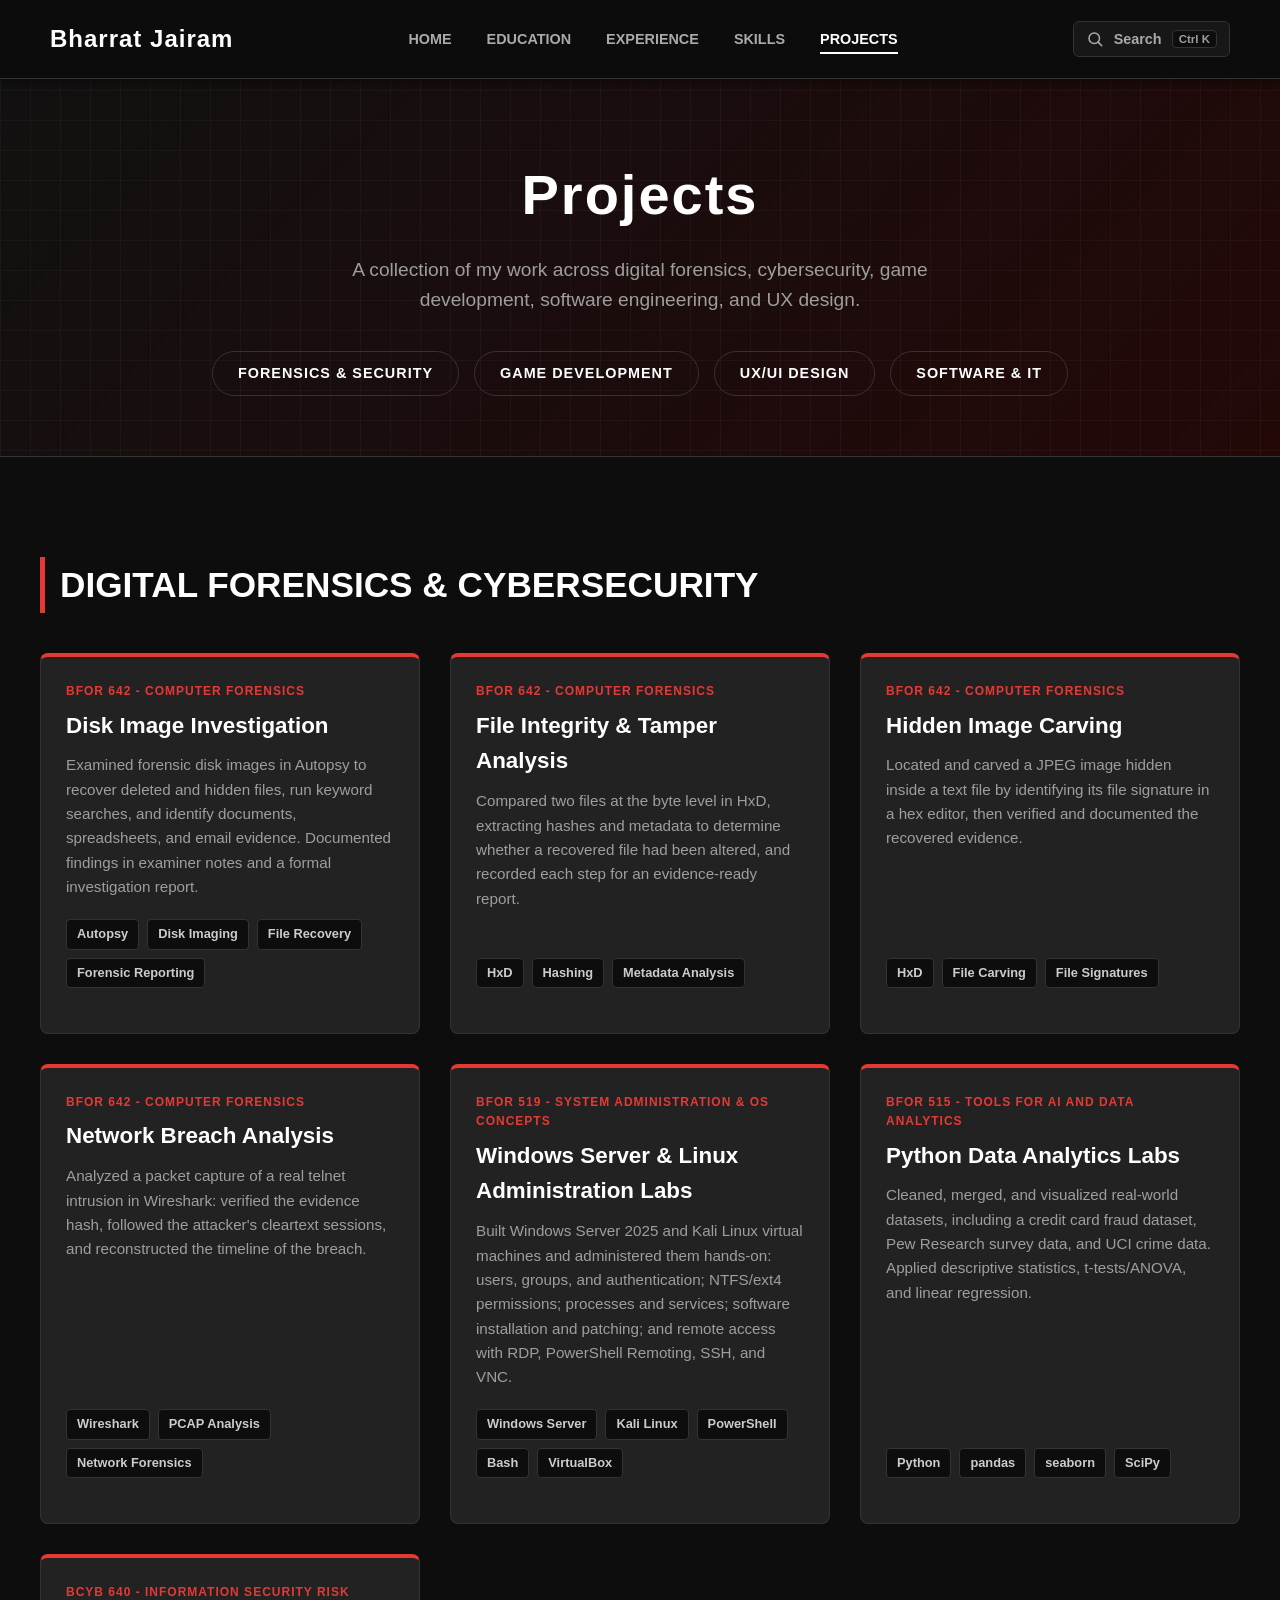
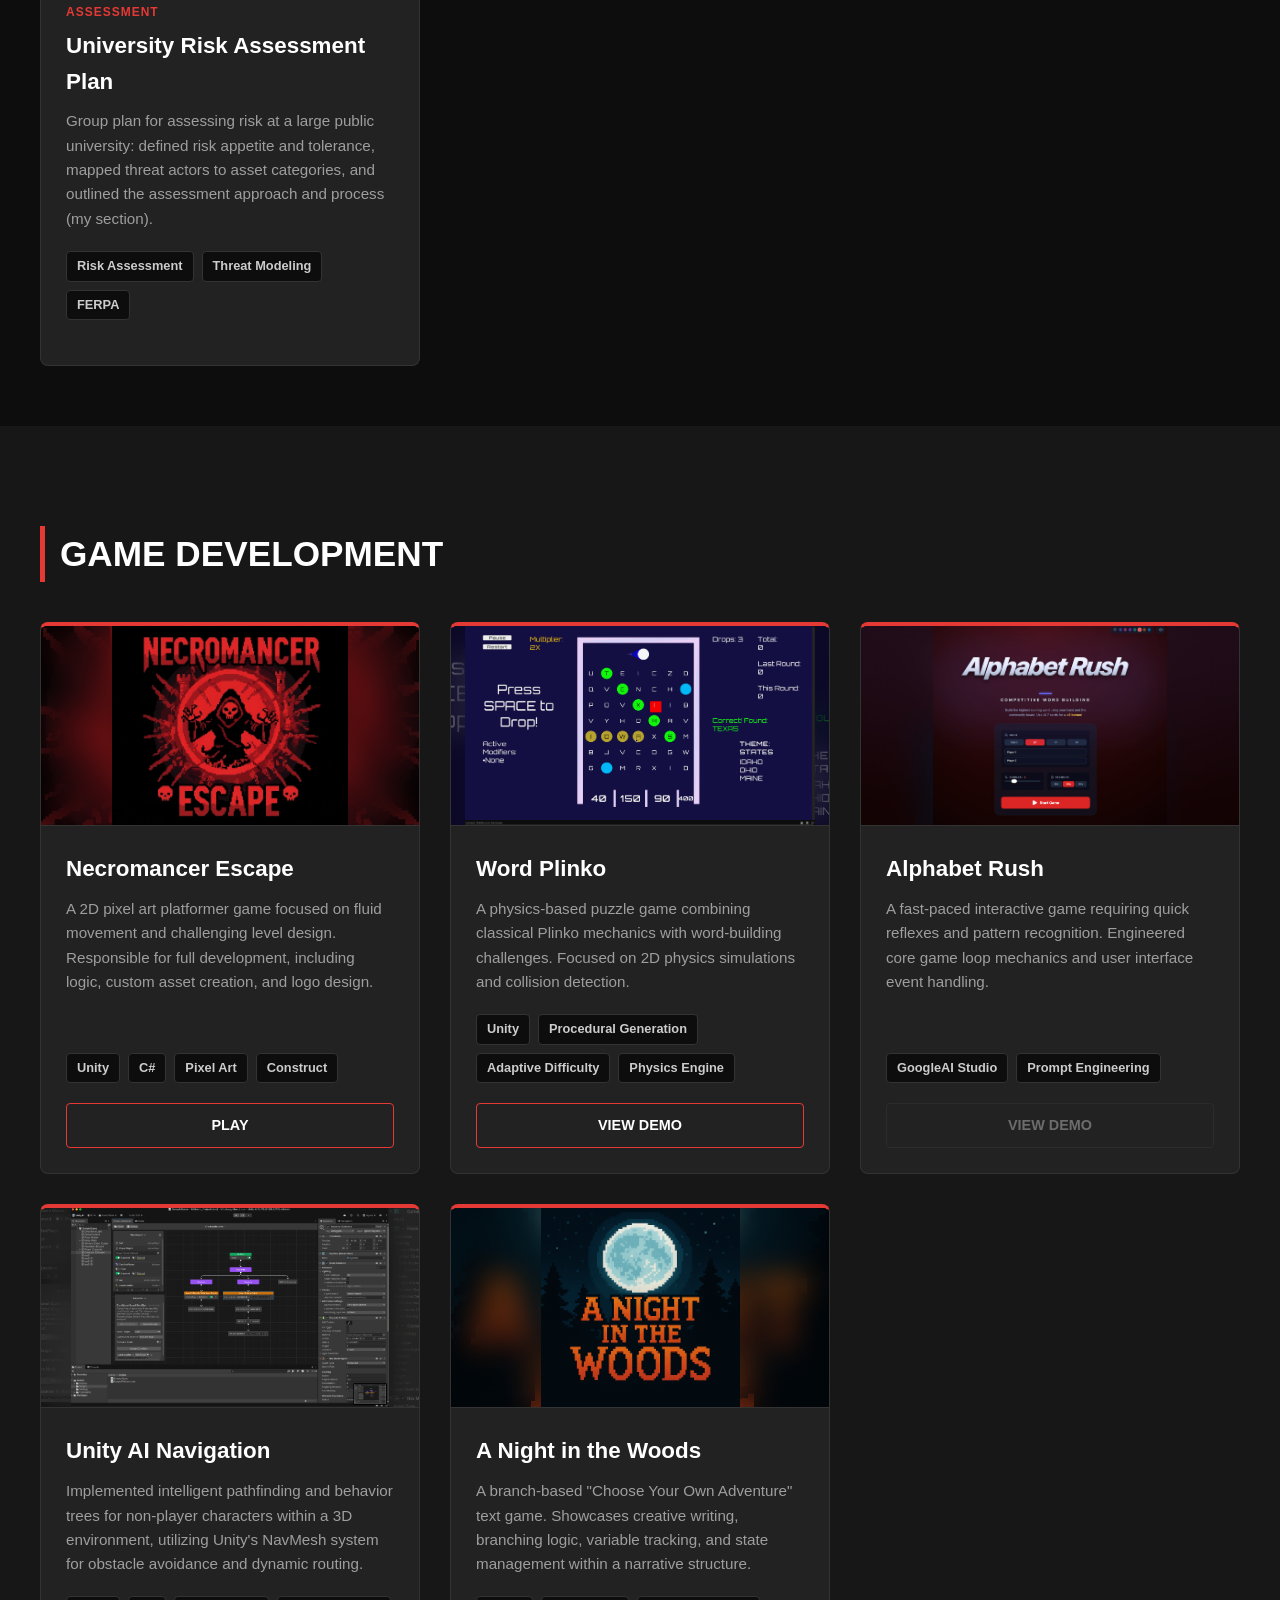
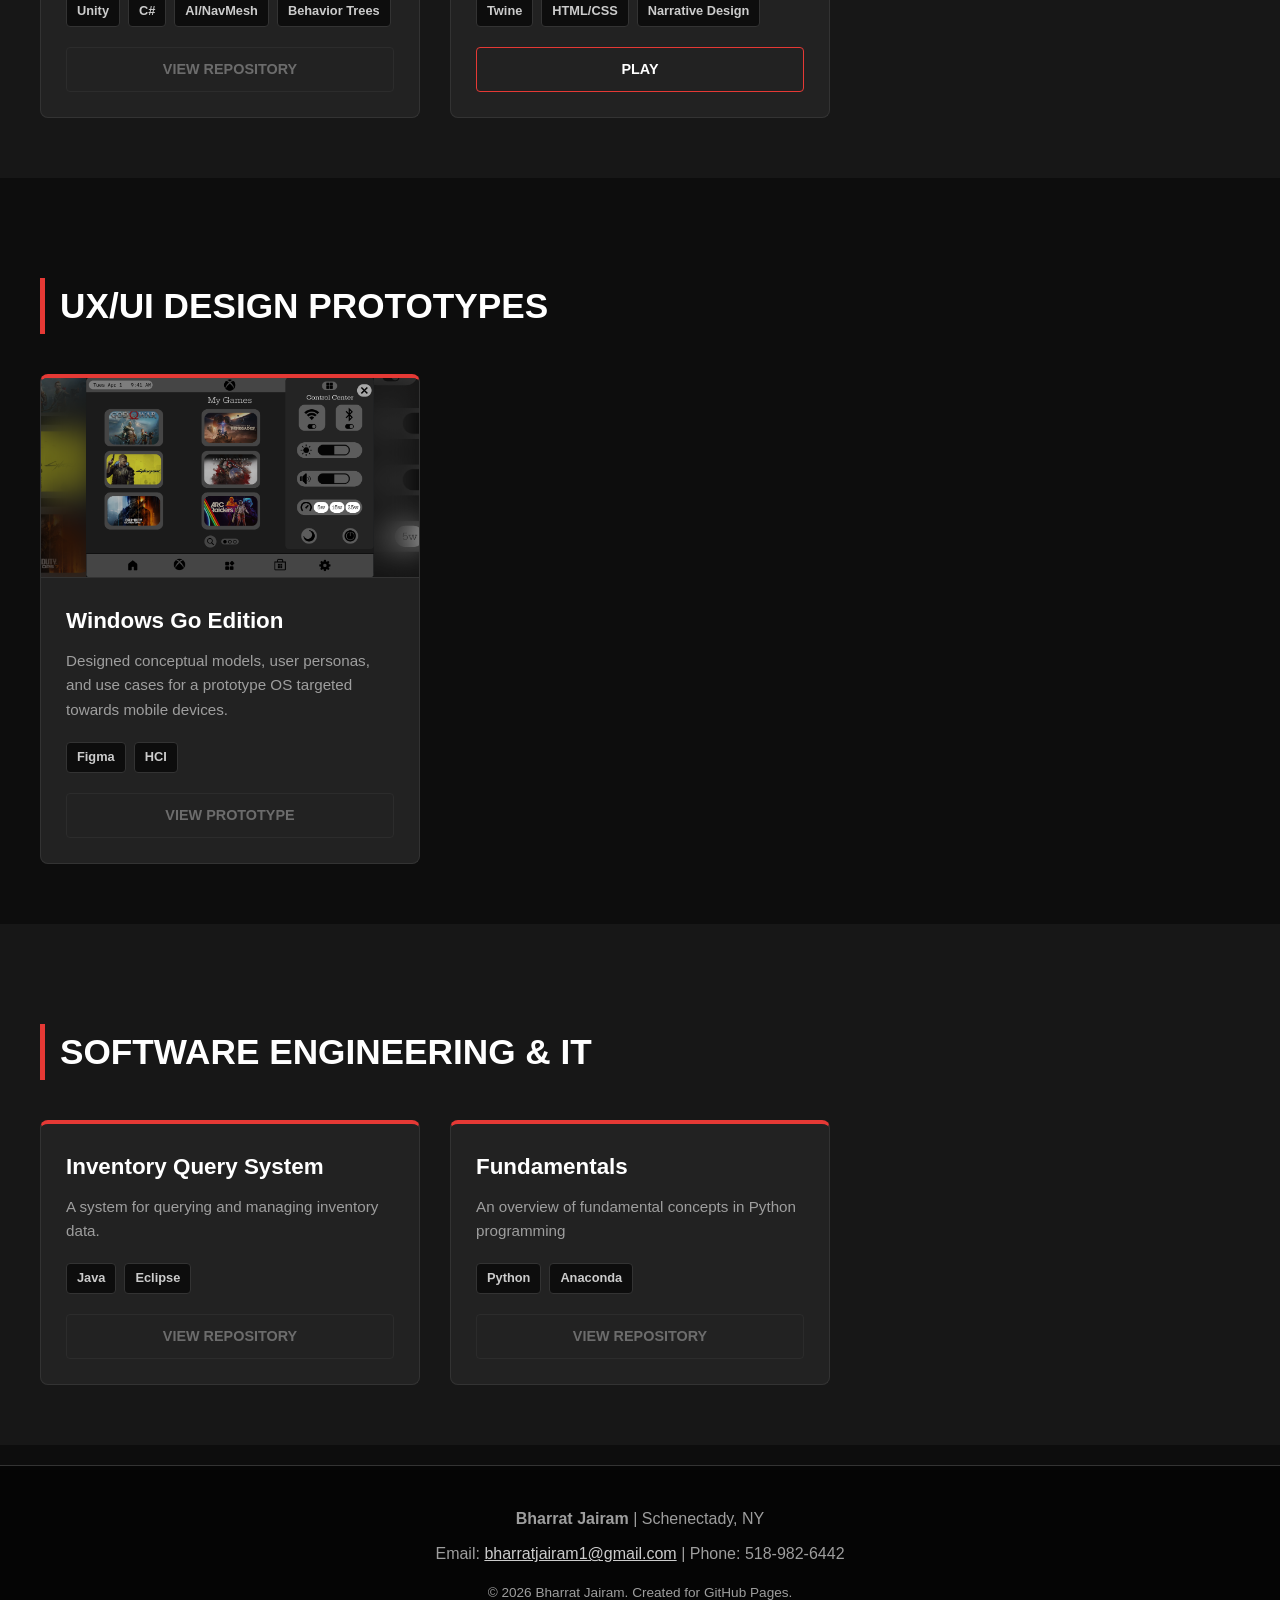
==== commit a677c050: "Remove How Attackers Get In card from projects page Co-Authored-By: Claude Opus 5.5 <noreply@anthrop" ====
--- a/projects.html
+++ b/projects.html
@@ -99,18 +99,6 @@
                 </div>
 
                 <div class="project-card">
-                    <div class="project-course">BFOR 515 - Group Project (In Progress)</div>
-                    <div class="project-title">How Attackers Get In</div>
-                    <div class="project-desc">Comparing breach methods across healthcare, finance, government, and education using the VERIS Community Database and the CISA Known Exploited Vulnerabilities catalog, with data analysis in Python.</div>
-                    <div class="tech-stack">
-                        <span class="tech-tag">Python</span>
-                        <span class="tech-tag">pandas</span>
-                        <span class="tech-tag">VCDB</span>
-                        <span class="tech-tag">CISA KEV</span>
-                    </div>
-                </div>
-
-                <div class="project-card">
                     <div class="project-course">BFOR 515 - Tools for AI and Data Analytics</div>
                     <div class="project-title">Python Data Analytics Labs</div>
                     <div class="project-desc">Cleaned, merged, and visualized real-world datasets, including a credit card fraud dataset, Pew Research survey data, and UCI crime data. Applied descriptive statistics, t-tests/ANOVA, and linear regression.</div>
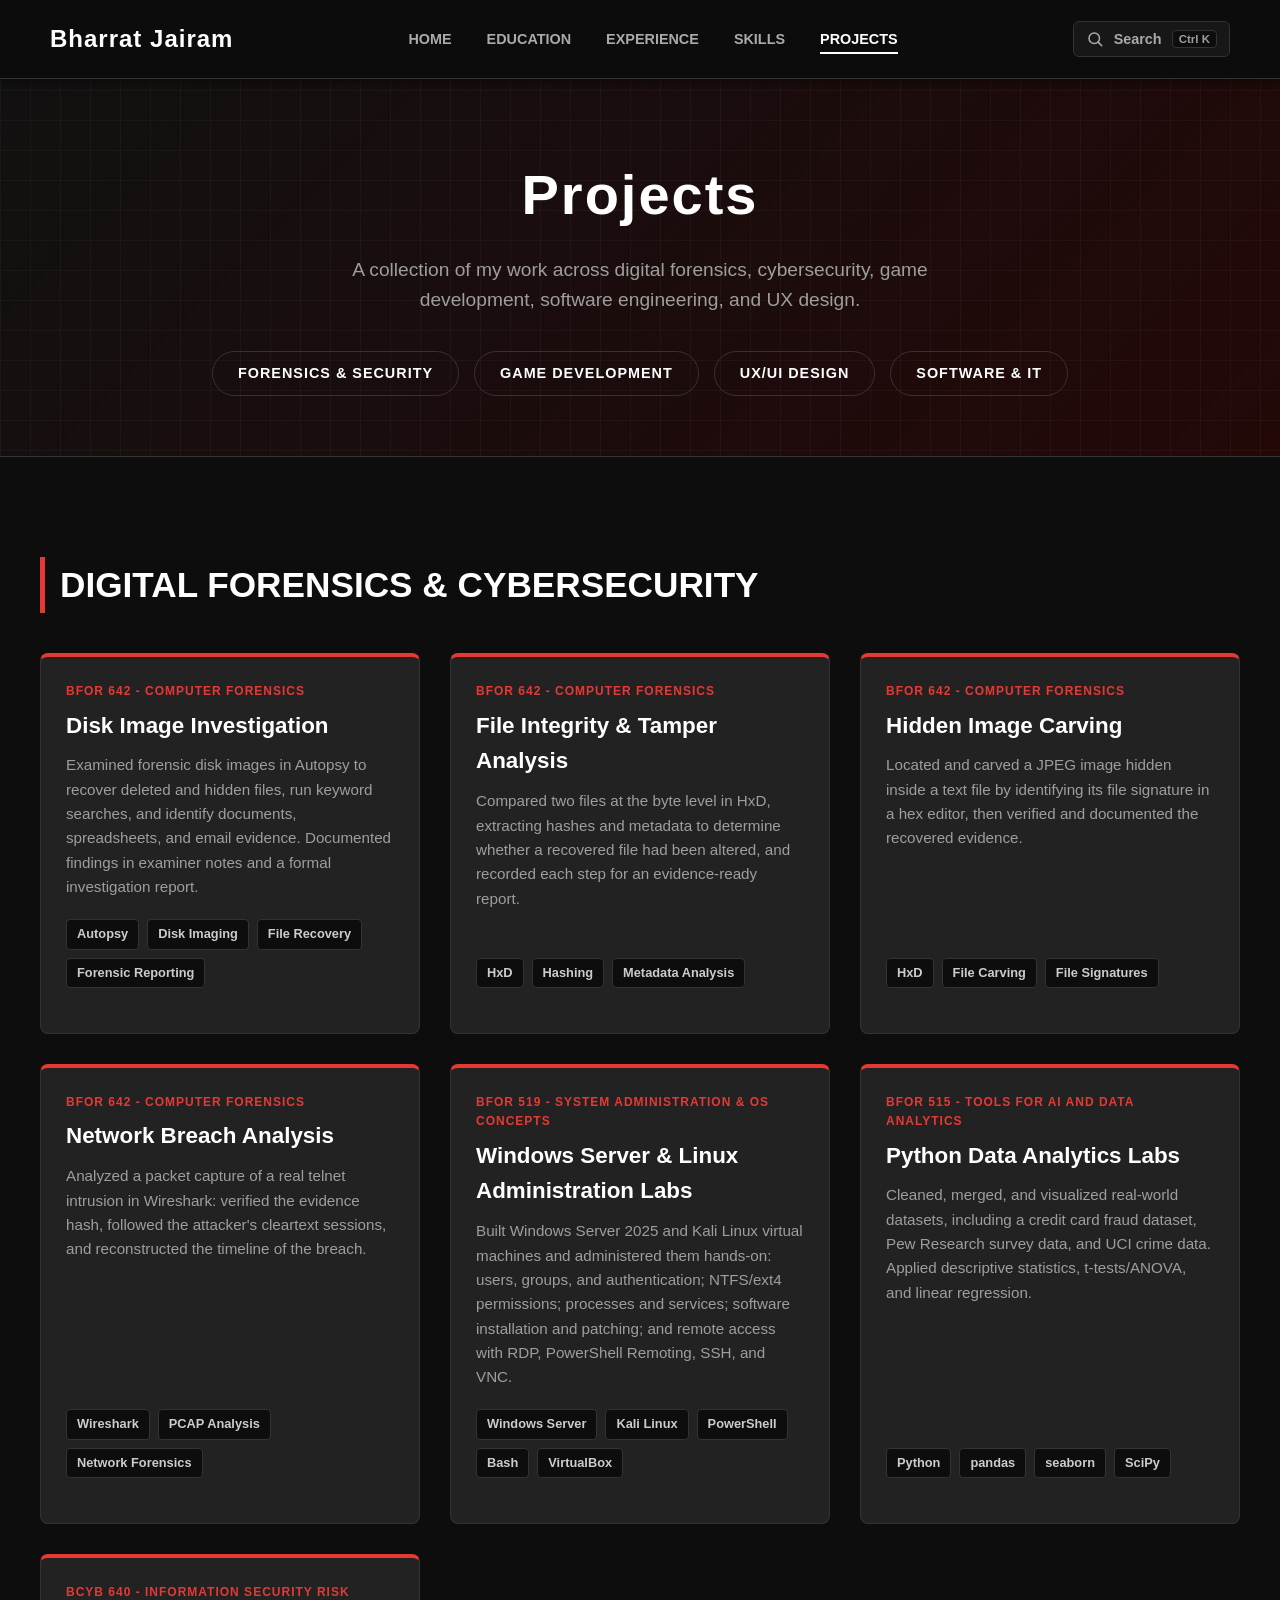
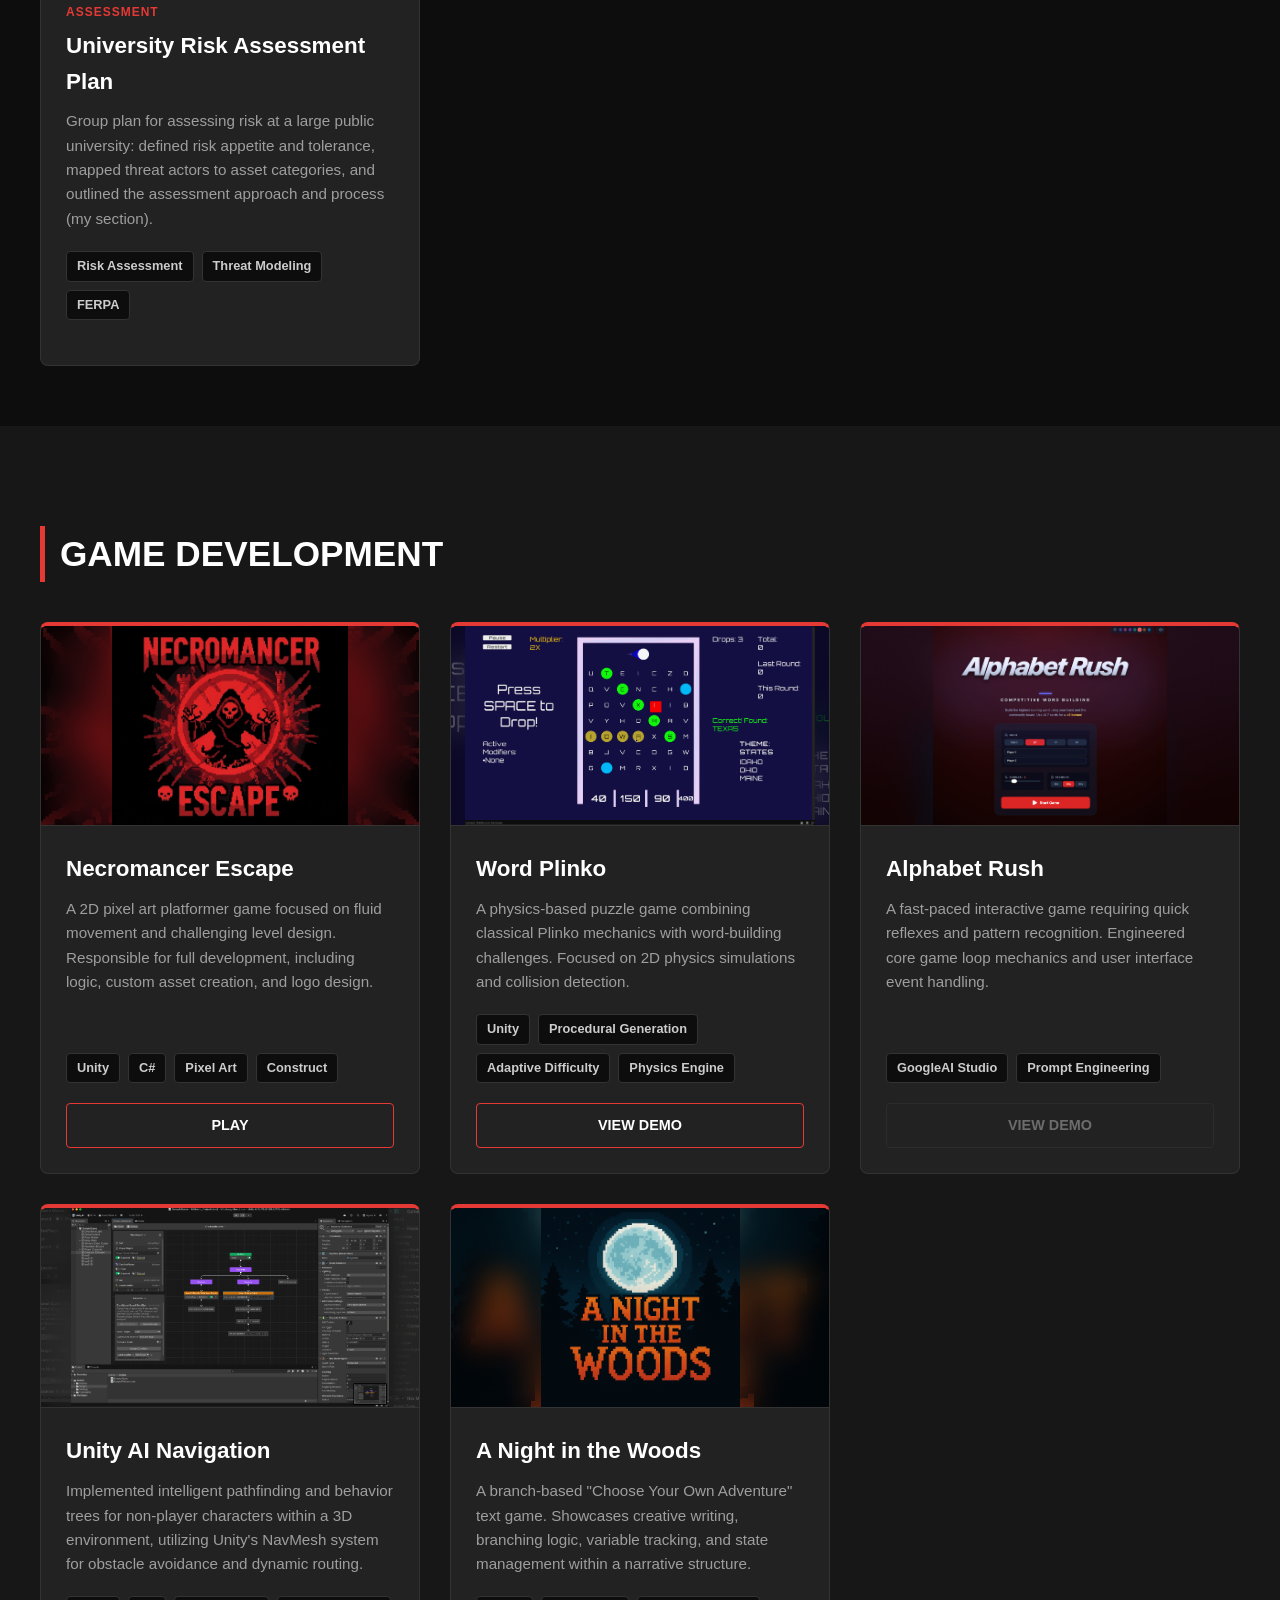
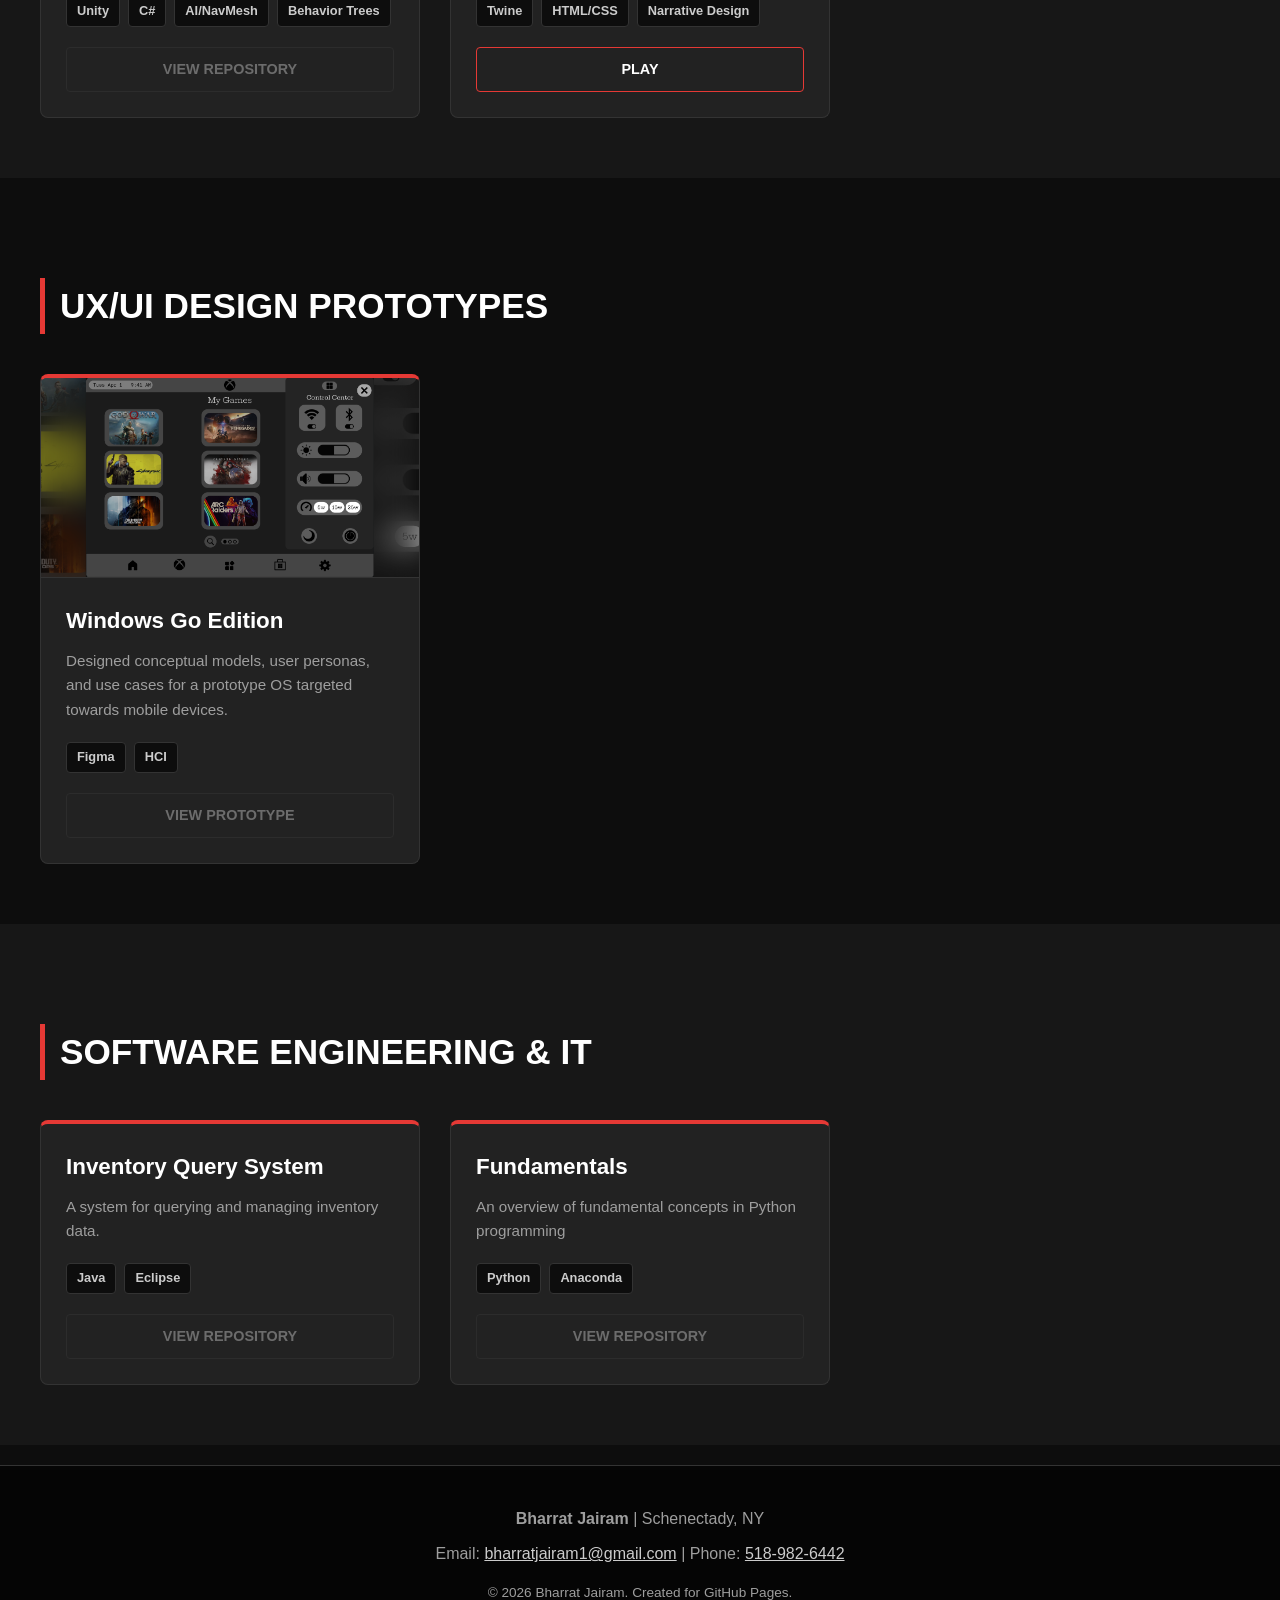
==== commit 97921c55: "Optimize layout for mobile - Collapsible hamburger menu on phones and tablets - Tighter section spac" ====
--- a/projects.html
+++ b/projects.html
@@ -9,8 +9,8 @@
 <body>
 
     <nav>
-        <div class="logo">Bharrat Jairam</div>
-        <ul>
+        <a class="logo" href="index.html#home">Bharrat Jairam</a>
+        <ul id="site-menu">
             <li><a href="index.html#home">Home</a></li>
             <li><a href="index.html#education">Education</a></li>
             <li><a href="index.html#experience">Experience</a></li>
@@ -22,6 +22,9 @@
             <span>Search</span>
             <kbd>Ctrl K</kbd>
         </button>
+        <button class="menu-toggle" type="button" aria-label="Open menu" aria-expanded="false" aria-controls="site-menu">
+            <span></span><span></span><span></span>
+        </button>
     </nav>
 
     <header class="page-header bg">
@@ -271,7 +274,7 @@
 
     <footer>
         <p><strong>Bharrat Jairam</strong> | Schenectady, NY</p>
-        <p>Email: <a href="mailto:bharratjairam1@gmail.com">bharratjairam1@gmail.com</a> | Phone: 518-982-6442</p>
+        <p>Email: <a href="mailto:bharratjairam1@gmail.com">bharratjairam1@gmail.com</a> | Phone: <a href="tel:+15189826442">518-982-6442</a></p>
         <p style="margin-top: 15px; font-size: 0.85rem;">&copy; 2026 Bharrat Jairam. Created for GitHub Pages.</p>
     </footer>
 
@@ -310,6 +313,7 @@
         if (event.key === "Escape" && modal.style.display === "block") closeModal();
     });
     </script>
+    <script src="nav.js"></script>
     <script src="search.js"></script>
 
 </body>
--- a/styles.css
+++ b/styles.css
@@ -53,6 +53,7 @@
 
 nav .logo {
     font-size: 1.5rem;
+    text-decoration: none;
     font-weight: 700;
     color: #ffffff;
     letter-spacing: 1px;
@@ -304,7 +305,7 @@
 /* Project Grid & Cards */
 .project-grid {
     display: grid;
-    grid-template-columns: repeat(auto-fill, minmax(320px, 1fr));
+    grid-template-columns: repeat(auto-fill, minmax(min(320px, 100%), 1fr));
     gap: 30px;
     max-width: 1200px;
     margin: 0 auto;
@@ -461,6 +462,7 @@
 }
 
 footer a {
+    white-space: nowrap;
     color: #cccccc;
     text-decoration: underline;
 }
@@ -656,8 +658,13 @@
     color: var(--text-muted);
 }
 
+.search-input-row svg {
+    flex-shrink: 0;
+}
+
 .search-input {
     flex: 1;
+    min-width: 0;
     background: transparent;
     border: none;
     outline: none;
@@ -791,19 +798,58 @@
     100% { box-shadow: 0 4px 6px rgba(0, 0, 0, 0.3); }
 }
 
-/* --- Smaller screens --- */
+/* --- Mobile menu button (hidden on desktop) --- */
+.menu-toggle {
+    display: none;
+    flex-direction: column;
+    justify-content: center;
+    gap: 5px;
+    width: 42px;
+    height: 38px;
+    padding: 0 10px;
+    background: var(--secondary-bg);
+    border: 1px solid var(--border-color);
+    border-radius: 6px;
+    cursor: pointer;
+}
+
+.menu-toggle span {
+    display: block;
+    height: 2px;
+    background: #e0e0e0;
+    border-radius: 2px;
+    transition: transform 0.2s ease, opacity 0.2s ease;
+}
+
+nav.menu-open .menu-toggle span:nth-child(1) { transform: translateY(7px) rotate(45deg); }
+nav.menu-open .menu-toggle span:nth-child(2) { opacity: 0; }
+nav.menu-open .menu-toggle span:nth-child(3) { transform: translateY(-7px) rotate(-45deg); }
+
+/* Hover lift effects only on devices with a real mouse (avoids "stuck" hovers on phones) */
+@media (hover: none) {
+    .timeline-item:hover,
+    .project-card:hover {
+        transform: none;
+    }
+}
+
+/* --- Tablets & phones --- */
 @media (max-width: 900px) {
     nav {
-        padding: 15px 20px;
-        flex-wrap: wrap;
+        padding: 12px 16px;
         gap: 10px;
     }
 
-    nav ul {
-        gap: 18px;
-        order: 3;
-        width: 100%;
-        flex-wrap: wrap;
+    nav .logo {
+        font-size: 1.25rem;
+        margin-right: auto;
+    }
+
+    .search-trigger {
+        padding: 0;
+        width: 42px;
+        height: 38px;
+        justify-content: center;
     }
 
     .search-trigger kbd,
@@ -811,22 +857,236 @@
         display: none;
     }
 
+    .menu-toggle {
+        display: flex;
+    }
+
+    /* Links become a drop-down panel under the bar */
+    nav ul {
+        display: none;
+        position: absolute;
+        top: 100%;
+        left: 0;
+        right: 0;
+        flex-direction: column;
+        gap: 0;
+        background: #0d0d0d;
+        border-bottom: 1px solid var(--border-color);
+        box-shadow: 0 10px 20px rgba(0, 0, 0, 0.5);
+        padding: 6px 0;
+    }
+
+    nav.menu-open ul {
+        display: flex;
+    }
+
+    nav ul li a {
+        display: block;
+        padding: 14px 20px;
+        font-size: 1rem;
+        border-bottom: none !important;
+    }
+
+    nav ul li a:hover,
+    nav ul li a:active {
+        background: var(--secondary-bg);
+        color: #ffffff;
+    }
+
     html {
-        scroll-padding-top: 130px;
-    }
-
+        scroll-padding-top: 75px;
+    }
+
+    /* Tighter section spacing */
+    section {
+        padding: 70px 16px 40px;
+    }
+
+    h2.section-title {
+        font-size: 1.6rem;
+        margin-bottom: 25px;
+        border-left-width: 4px;
+        padding-left: 12px;
+    }
+
+    /* Hero */
     #home {
         height: auto;
-        min-height: 100vh;
-        padding: 150px 20px 60px;
+        min-height: 100svh;
+        padding: 110px 20px 60px;
+        gap: 1.5rem;
     }
 
     #home h1 {
-        font-size: 3rem;
+        font-size: 2.8rem;
+    }
+
+    #home .label {
+        font-size: 1.05rem;
+        line-height: 1.6;
+    }
+
+    #home p {
+        font-size: 1.05rem;
+        line-height: 1.7;
+    }
+
+    .home-buttons {
+        flex-direction: column;
+        width: 100%;
+        max-width: 340px;
+        gap: 12px;
+    }
+
+    .home-buttons a,
+    .btn-home {
+        width: 100%;
+    }
+
+    .btn-home {
+        padding: 14px 20px;
+        font-size: 1rem;
+    }
+
+    /* Experience & education cards */
+    .timeline-item {
+        padding: 20px;
+        margin-bottom: 20px;
+    }
+
+    .item-header {
+        flex-direction: column;
+        gap: 2px;
+        margin-bottom: 10px;
+    }
+
+    .item-title {
+        font-size: 1.25rem;
+    }
+
+    .item-subtitle {
+        font-size: 1rem;
+    }
+
+    .item-date {
+        font-size: 0.9rem;
+    }
+
+    .timeline-item ul {
+        padding-left: 18px;
+        font-size: 0.95rem;
+    }
+
+    .sub-list {
+        margin-left: 4px;
+    }
+
+    /* Skills */
+    .skills-container {
+        gap: 16px;
+    }
+
+    .skill-box {
+        padding: 18px;
+    }
+
+    .badge {
+        padding: 6px 12px;
+        margin: 4px 2px;
+        font-size: 0.85rem;
+    }
+
+    /* Projects page */
+    .page-header {
+        padding: 100px 16px 40px;
+    }
+
+    .page-header h1 {
+        font-size: 2.4rem;
+    }
+
+    .page-header p {
+        font-size: 1.05rem;
+    }
+
+    .page-nav-buttons {
+        display: grid;
+        grid-template-columns: 1fr 1fr;
+        gap: 10px;
+        margin-top: 25px;
+    }
+
+    .btn-nav {
+        padding: 10px 8px;
+        font-size: 0.78rem;
+        letter-spacing: 0.5px;
+        text-align: center;
+    }
+
+    .project-grid {
+        grid-template-columns: 1fr;
+        gap: 20px;
+    }
+
+    .project-card,
+    .project-content {
+        padding: 20px;
+    }
+
+    .project-card.has-image {
+        padding: 0;
+    }
+
+    .blur-wrapper {
+        height: 180px;
+    }
+
+    .project-title {
+        font-size: 1.25rem;
+    }
+
+    .btn-project,
+    .btn-disabled {
+        padding: 12px 15px;
+    }
+
+    /* Video modal */
+    .modal-content {
+        width: 94%;
+        padding: 14px;
+    }
+
+    /* Search */
+    .search-overlay {
+        padding: 70px 10px 10px;
+    }
+
+    .search-panel {
+        max-height: calc(100svh - 90px);
     }
 
     .search-footer {
         display: none;
+    }
+
+    footer {
+        padding: 30px 16px;
+        font-size: 0.95rem;
+    }
+}
+
+/* Very small phones */
+@media (max-width: 360px) {
+    #home h1 {
+        font-size: 2.3rem;
+    }
+
+    nav .logo {
+        font-size: 1.1rem;
+    }
+
+    .page-nav-buttons {
+        grid-template-columns: 1fr;
     }
 }
 
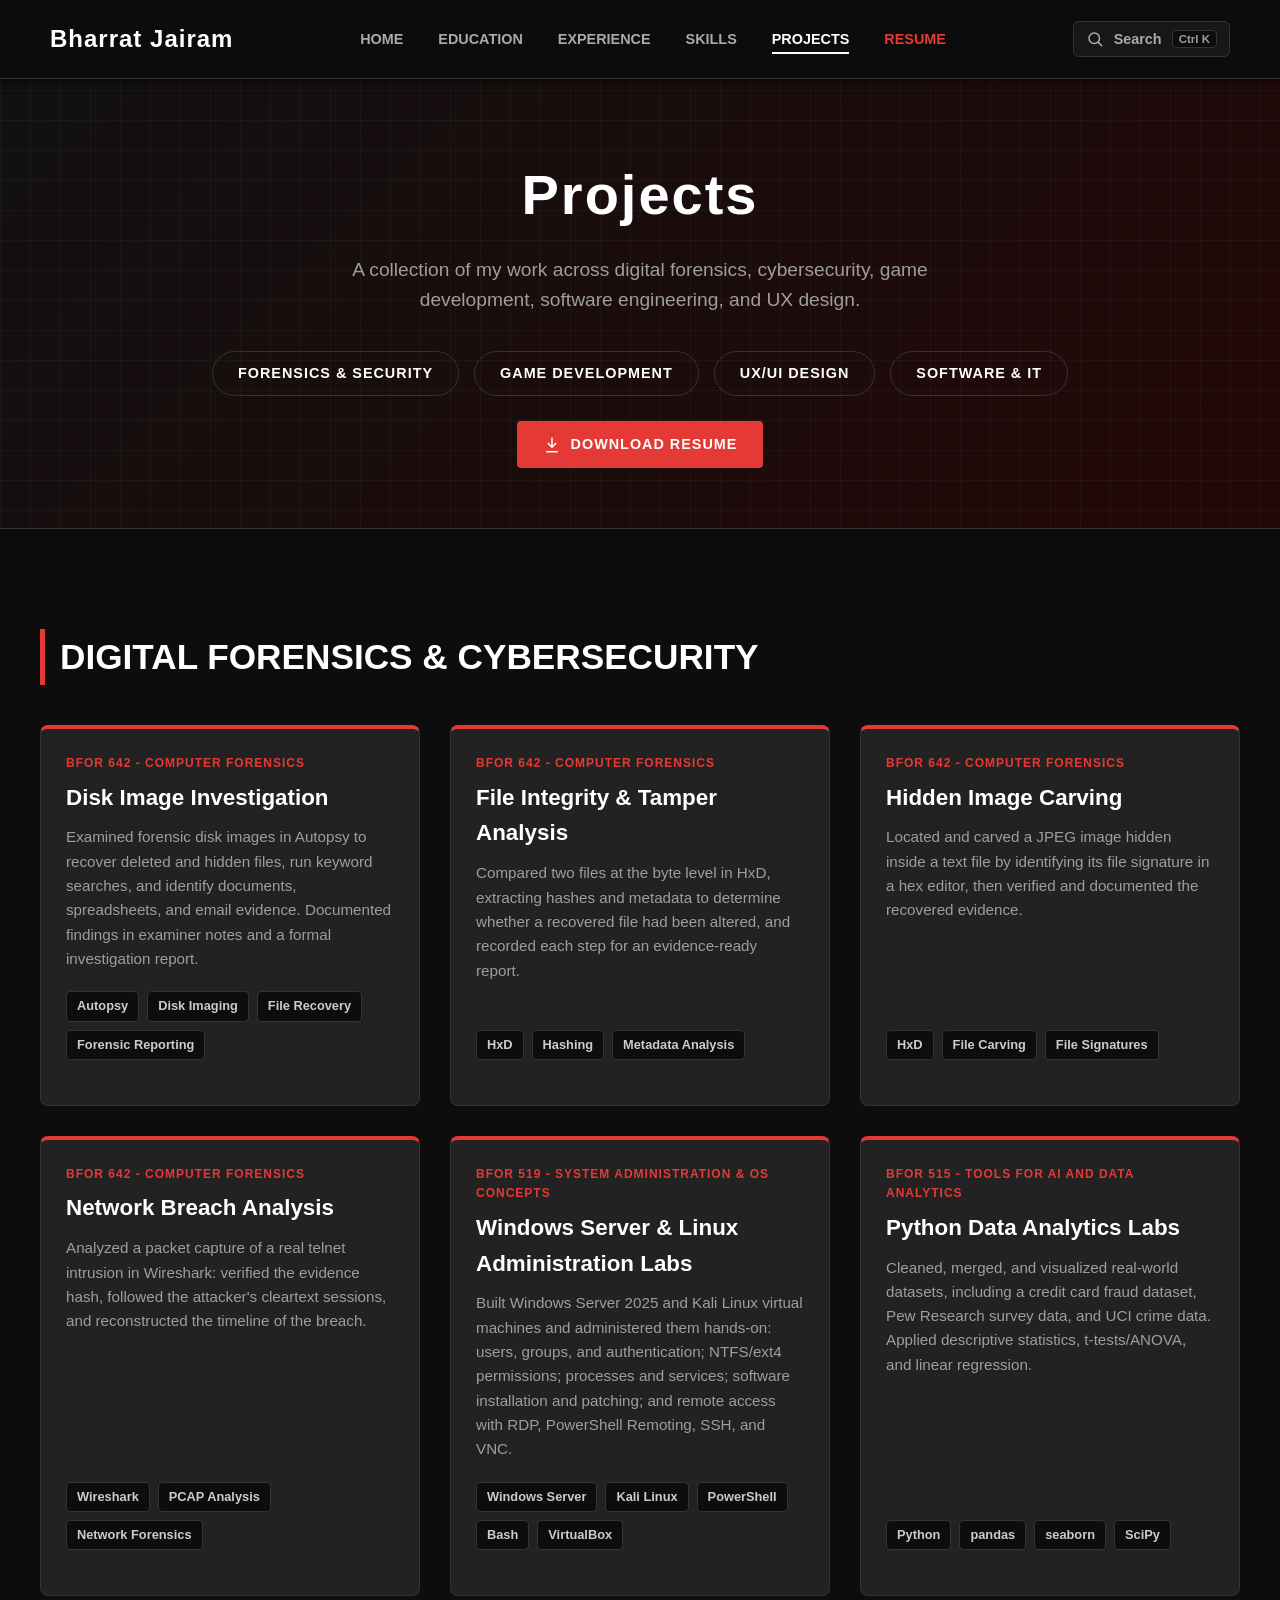
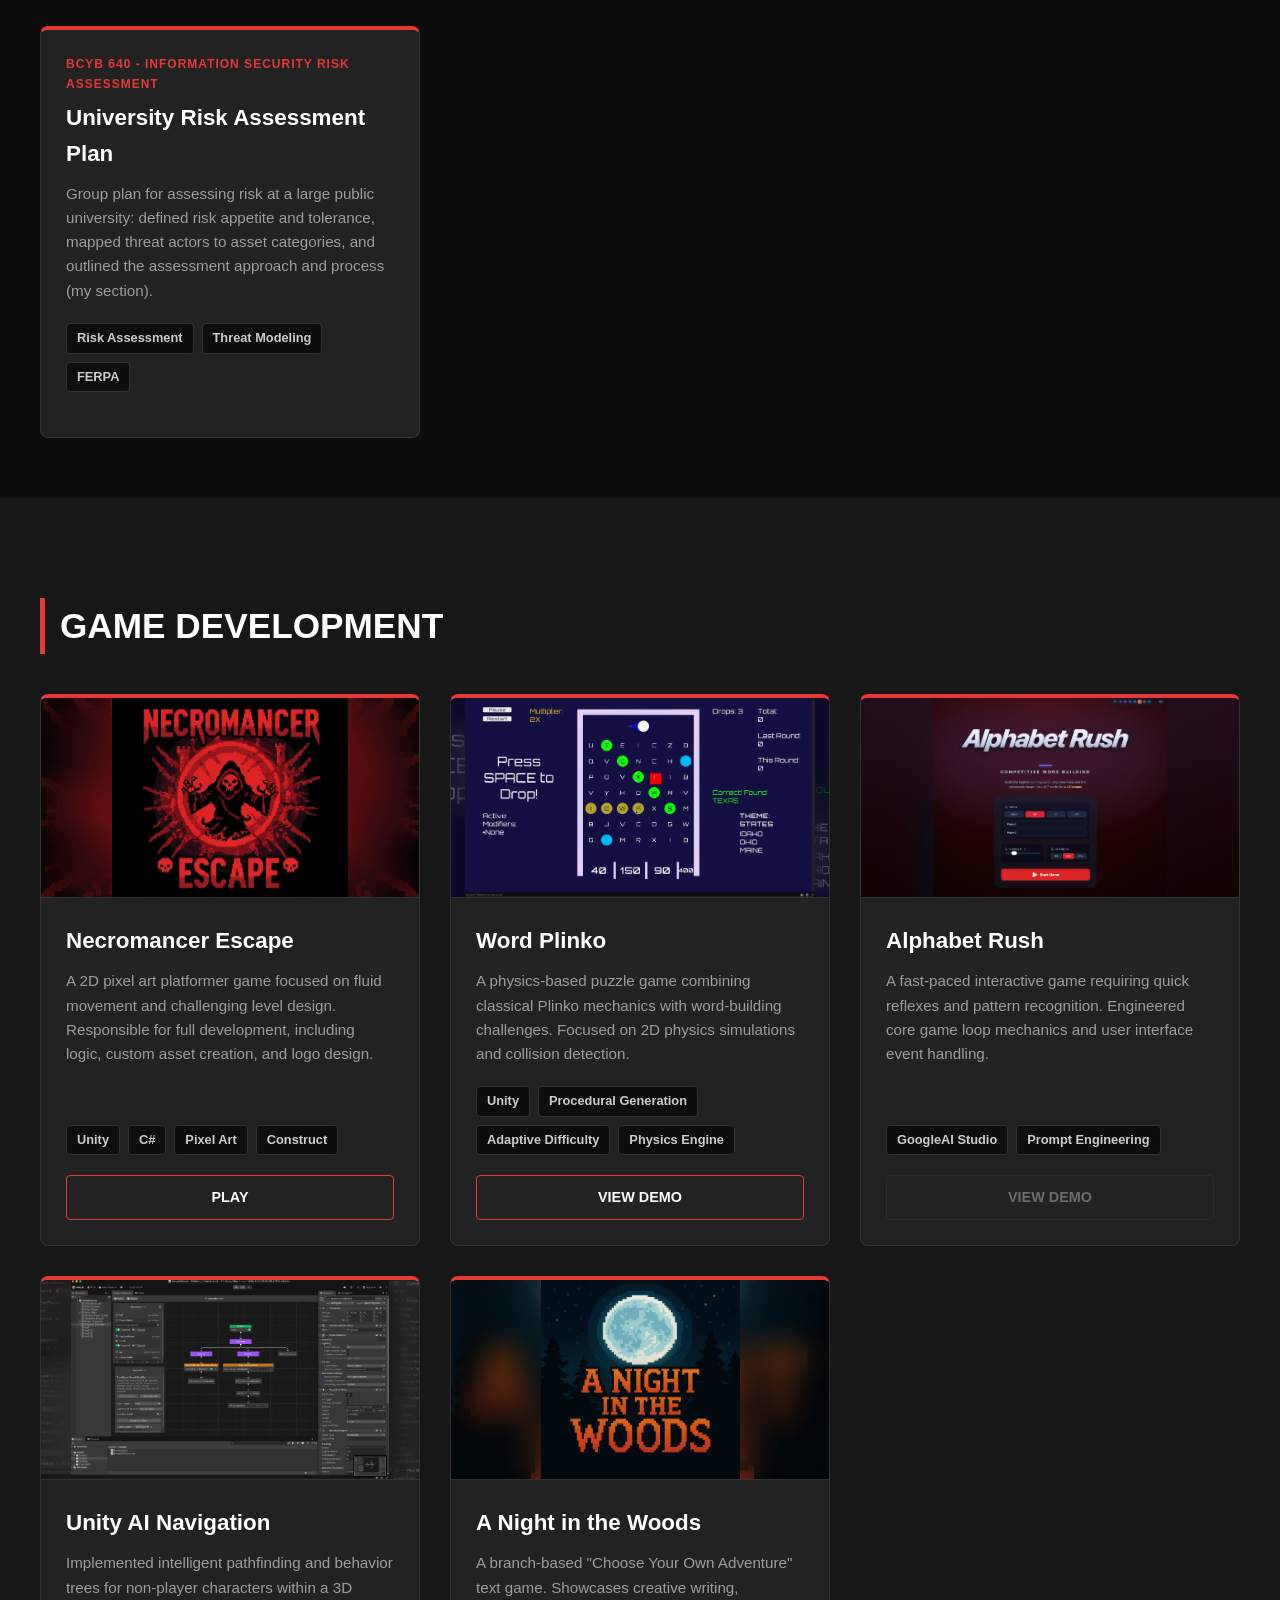
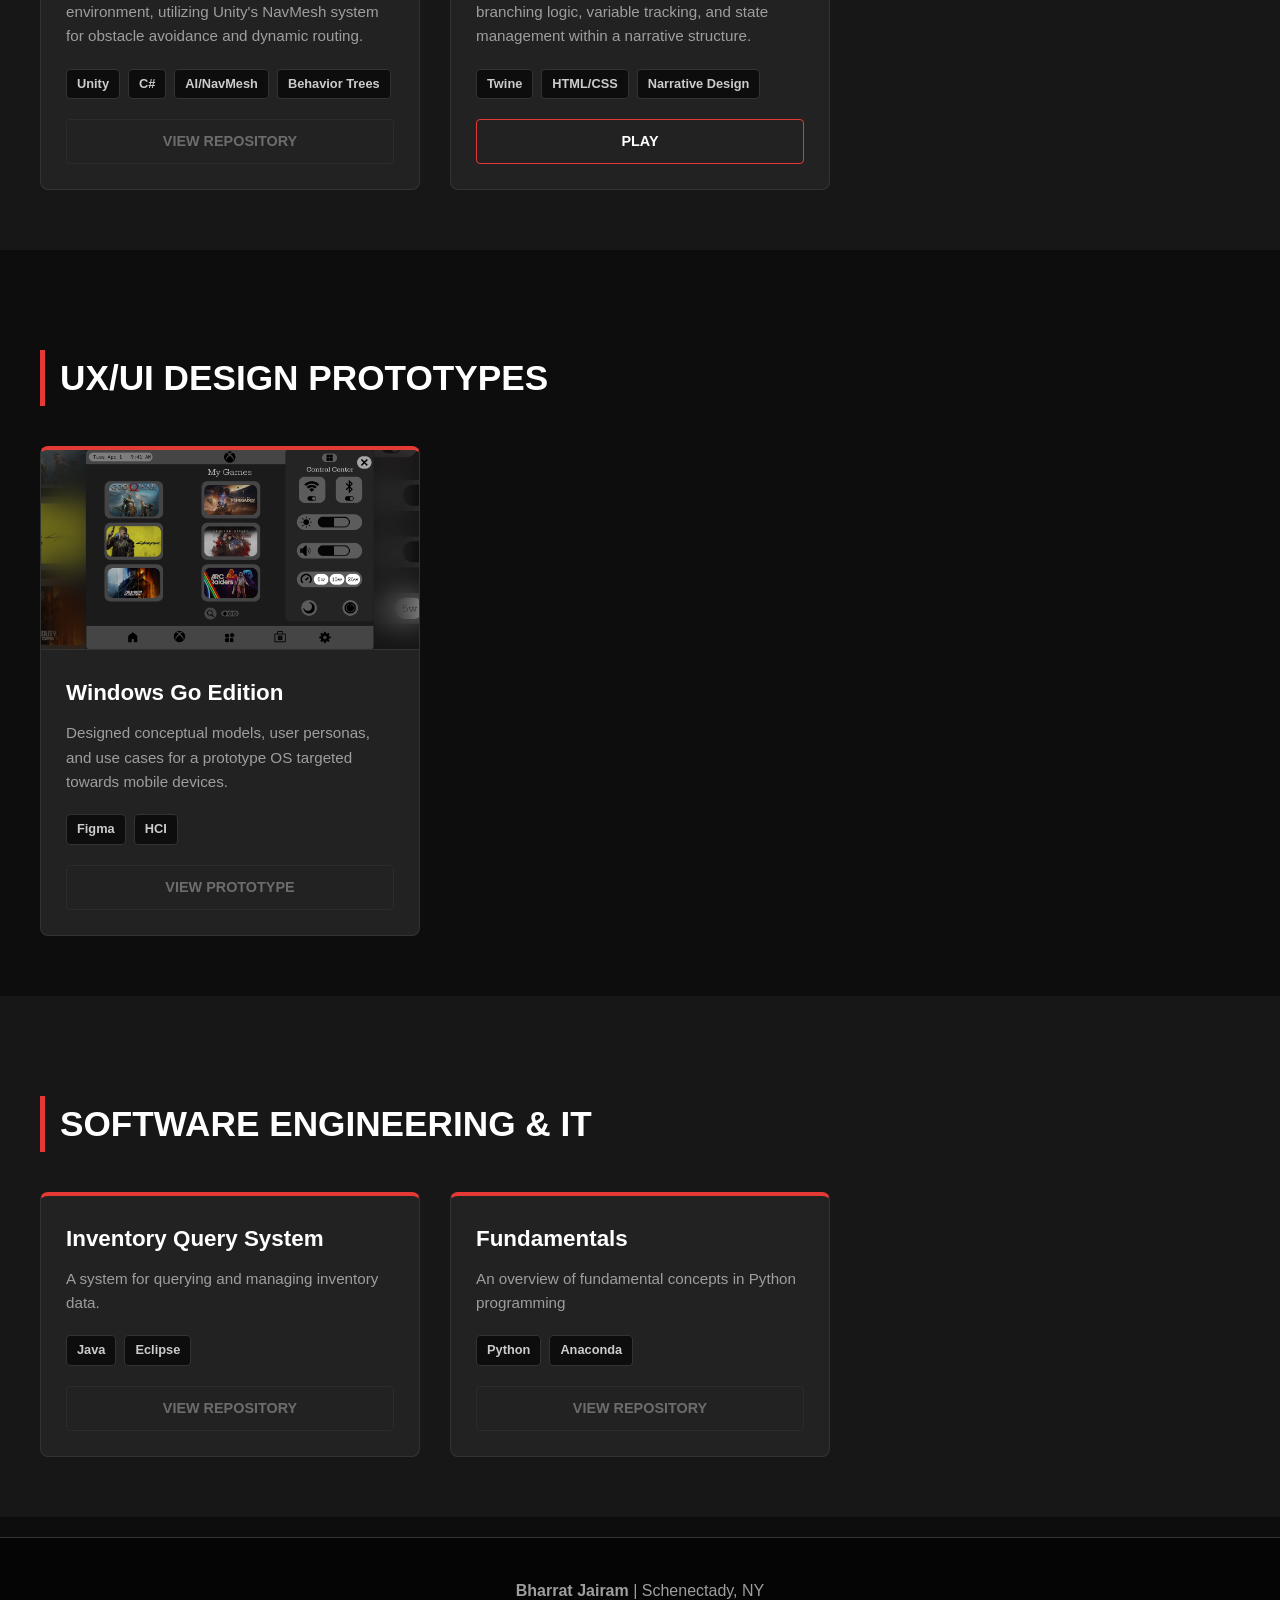
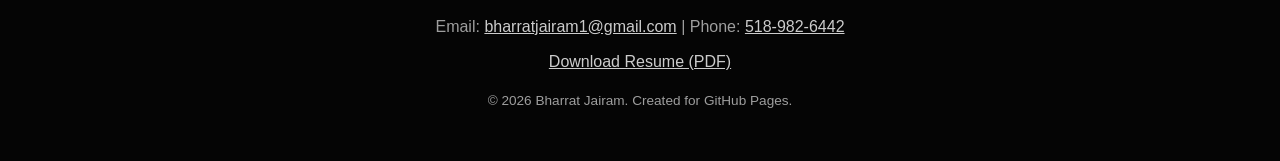
==== commit 323556e5: "Add updated resume PDF with download buttons - Updated resume: AutoZone end date, SSMS fix, relevant" ====
--- a/projects.html
+++ b/projects.html
@@ -16,6 +16,7 @@
             <li><a href="index.html#experience">Experience</a></li>
             <li><a href="index.html#skills">Skills</a></li>
             <li><a href="#" style="color: #ffffff; border-bottom: 2px solid #ffffff;">Projects</a></li>
+            <li><a href="Bharrat_Jairam_Resume.pdf" download class="nav-resume">Resume</a></li>
         </ul>
         <button class="search-trigger" type="button" aria-label="Search the site" title="Search (Ctrl+K)">
             <svg viewBox="0 0 24 24" width="18" height="18" aria-hidden="true"><circle cx="11" cy="11" r="7" fill="none" stroke="currentColor" stroke-width="2"/><line x1="16.5" y1="16.5" x2="21" y2="21" stroke="currentColor" stroke-width="2" stroke-linecap="round"/></svg>
@@ -36,6 +37,7 @@
             <a href="#ux" class="btn-nav">UX/UI Design</a>
             <a href="#software" class="btn-nav">Software & IT</a>
         </div>
+        <a href="Bharrat_Jairam_Resume.pdf" download class="btn-resume"><svg viewBox="0 0 24 24" width="18" height="18" aria-hidden="true"><path d="M12 3v12m0 0l-5-5m5 5l5-5M5 21h14" fill="none" stroke="currentColor" stroke-width="2" stroke-linecap="round" stroke-linejoin="round"/></svg><span>Download Resume</span></a>
     </header>
 
     <section id="forensics">
@@ -275,6 +277,7 @@
     <footer>
         <p><strong>Bharrat Jairam</strong> | Schenectady, NY</p>
         <p>Email: <a href="mailto:bharratjairam1@gmail.com">bharratjairam1@gmail.com</a> | Phone: <a href="tel:+15189826442">518-982-6442</a></p>
+        <p><a href="Bharrat_Jairam_Resume.pdf" download>Download Resume (PDF)</a></p>
         <p style="margin-top: 15px; font-size: 0.85rem;">&copy; 2026 Bharrat Jairam. Created for GitHub Pages.</p>
     </footer>
 
--- a/styles.css
+++ b/styles.css
@@ -106,14 +106,14 @@
 
 /* Home/Hero Section (Animated Background & Red Accents) */
 #home {
-    height: 100vh;
+    min-height: 100vh;
     display: flex;
     flex-direction: column;
     justify-content: center;
     align-items: center;
     text-align: center;
-    padding-top: 0;
-    gap: 2.5rem; 
+    padding: 110px 20px 60px;
+    gap: 2rem;
 }
 .bg{
     /* Sleek animated gradient background with a subtle grid overlay */
@@ -798,6 +798,42 @@
     100% { box-shadow: 0 4px 6px rgba(0, 0, 0, 0.3); }
 }
 
+/* --- Download Resume button --- */
+.btn-resume {
+    display: inline-flex;
+    align-items: center;
+    gap: 10px;
+    background-color: var(--accent-red);
+    color: #ffffff;
+    padding: 14px 32px;
+    border: 2px solid var(--accent-red);
+    border-radius: 4px;
+    font-weight: bold;
+    font-size: 1rem;
+    text-transform: uppercase;
+    letter-spacing: 1px;
+    transition: all 0.3s ease;
+}
+
+.btn-resume:hover {
+    background-color: transparent;
+    box-shadow: 0 0 15px rgba(229, 57, 53, 0.4);
+}
+
+.page-header .btn-resume {
+    margin-top: 25px;
+    padding: 10px 24px;
+    font-size: 0.9rem;
+}
+
+nav ul li a.nav-resume {
+    color: var(--accent-red);
+}
+
+nav ul li a.nav-resume:hover {
+    color: #ffffff;
+}
+
 /* --- Mobile menu button (hidden on desktop) --- */
 .menu-toggle {
     display: none;
@@ -943,6 +979,12 @@
         width: 100%;
     }
 
+    #home .btn-resume {
+        width: 100%;
+        max-width: 340px;
+        justify-content: center;
+    }
+
     .btn-home {
         padding: 14px 20px;
         font-size: 1rem;
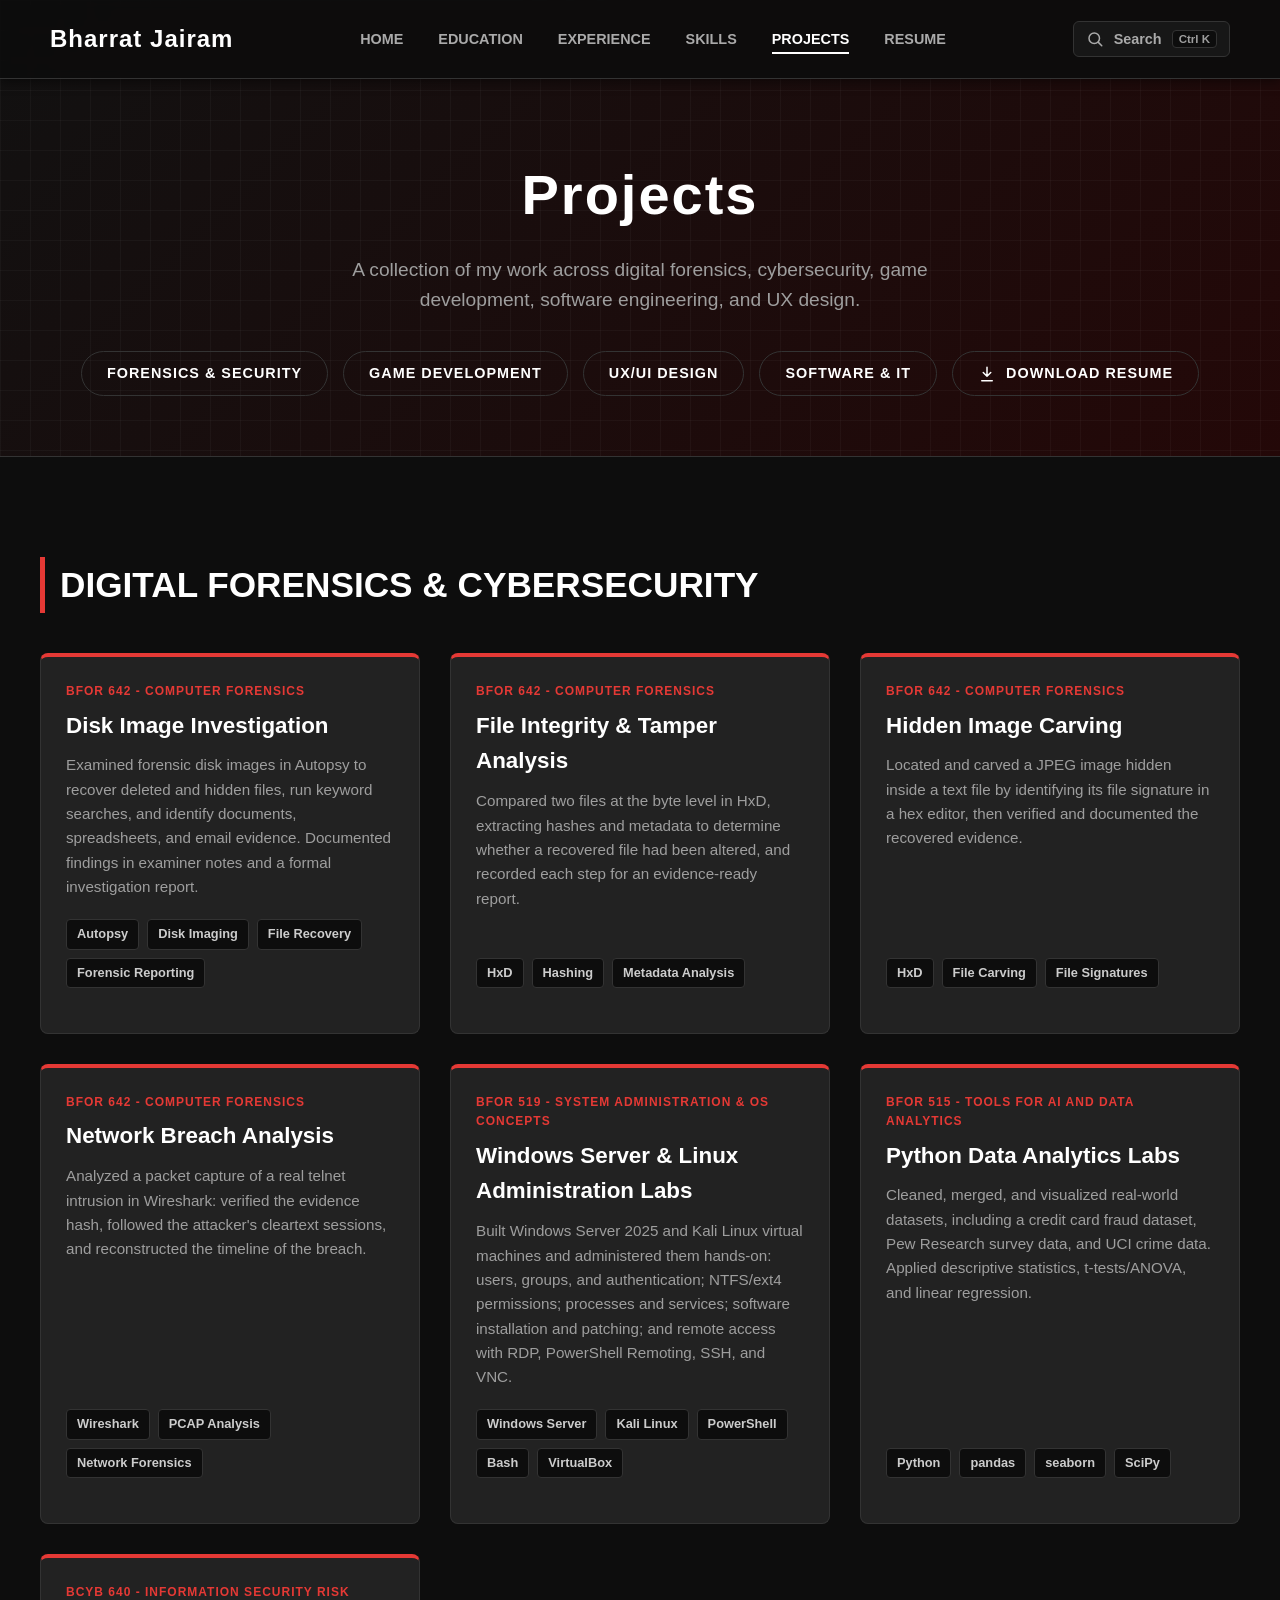
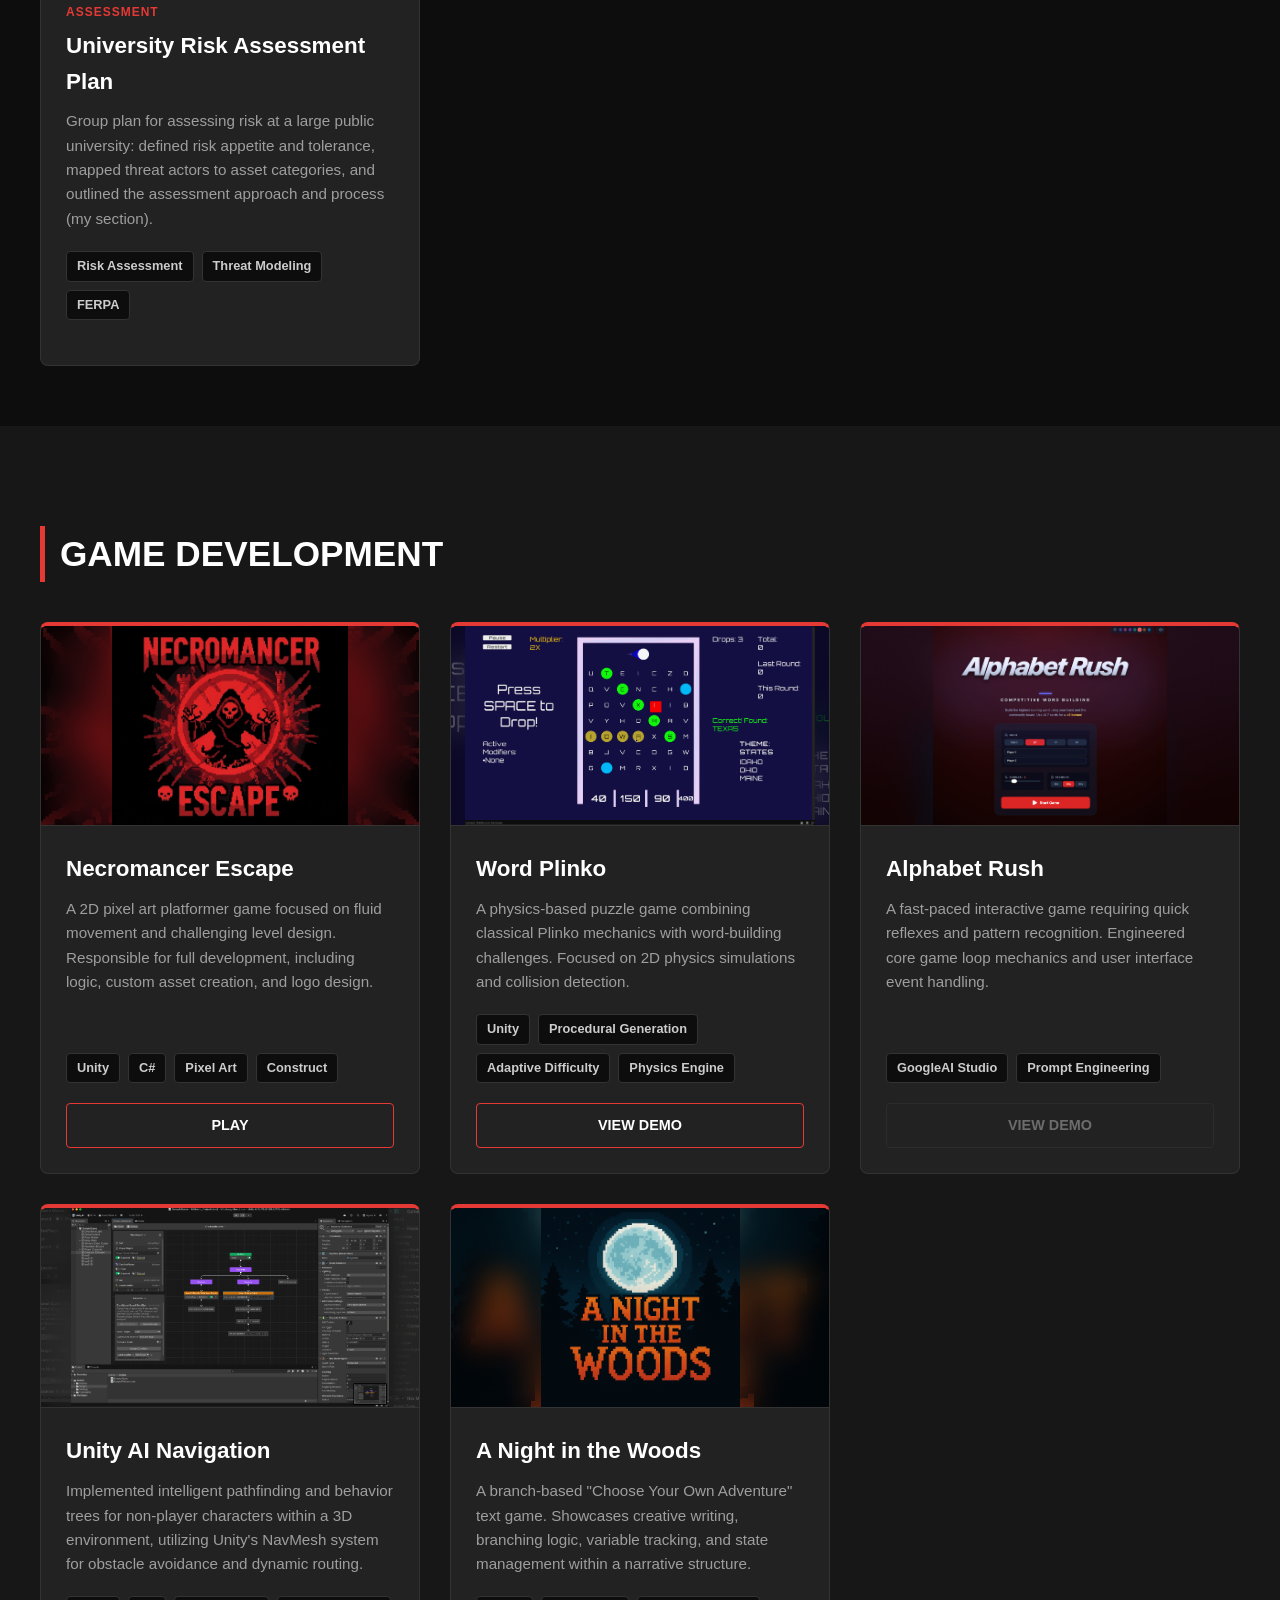
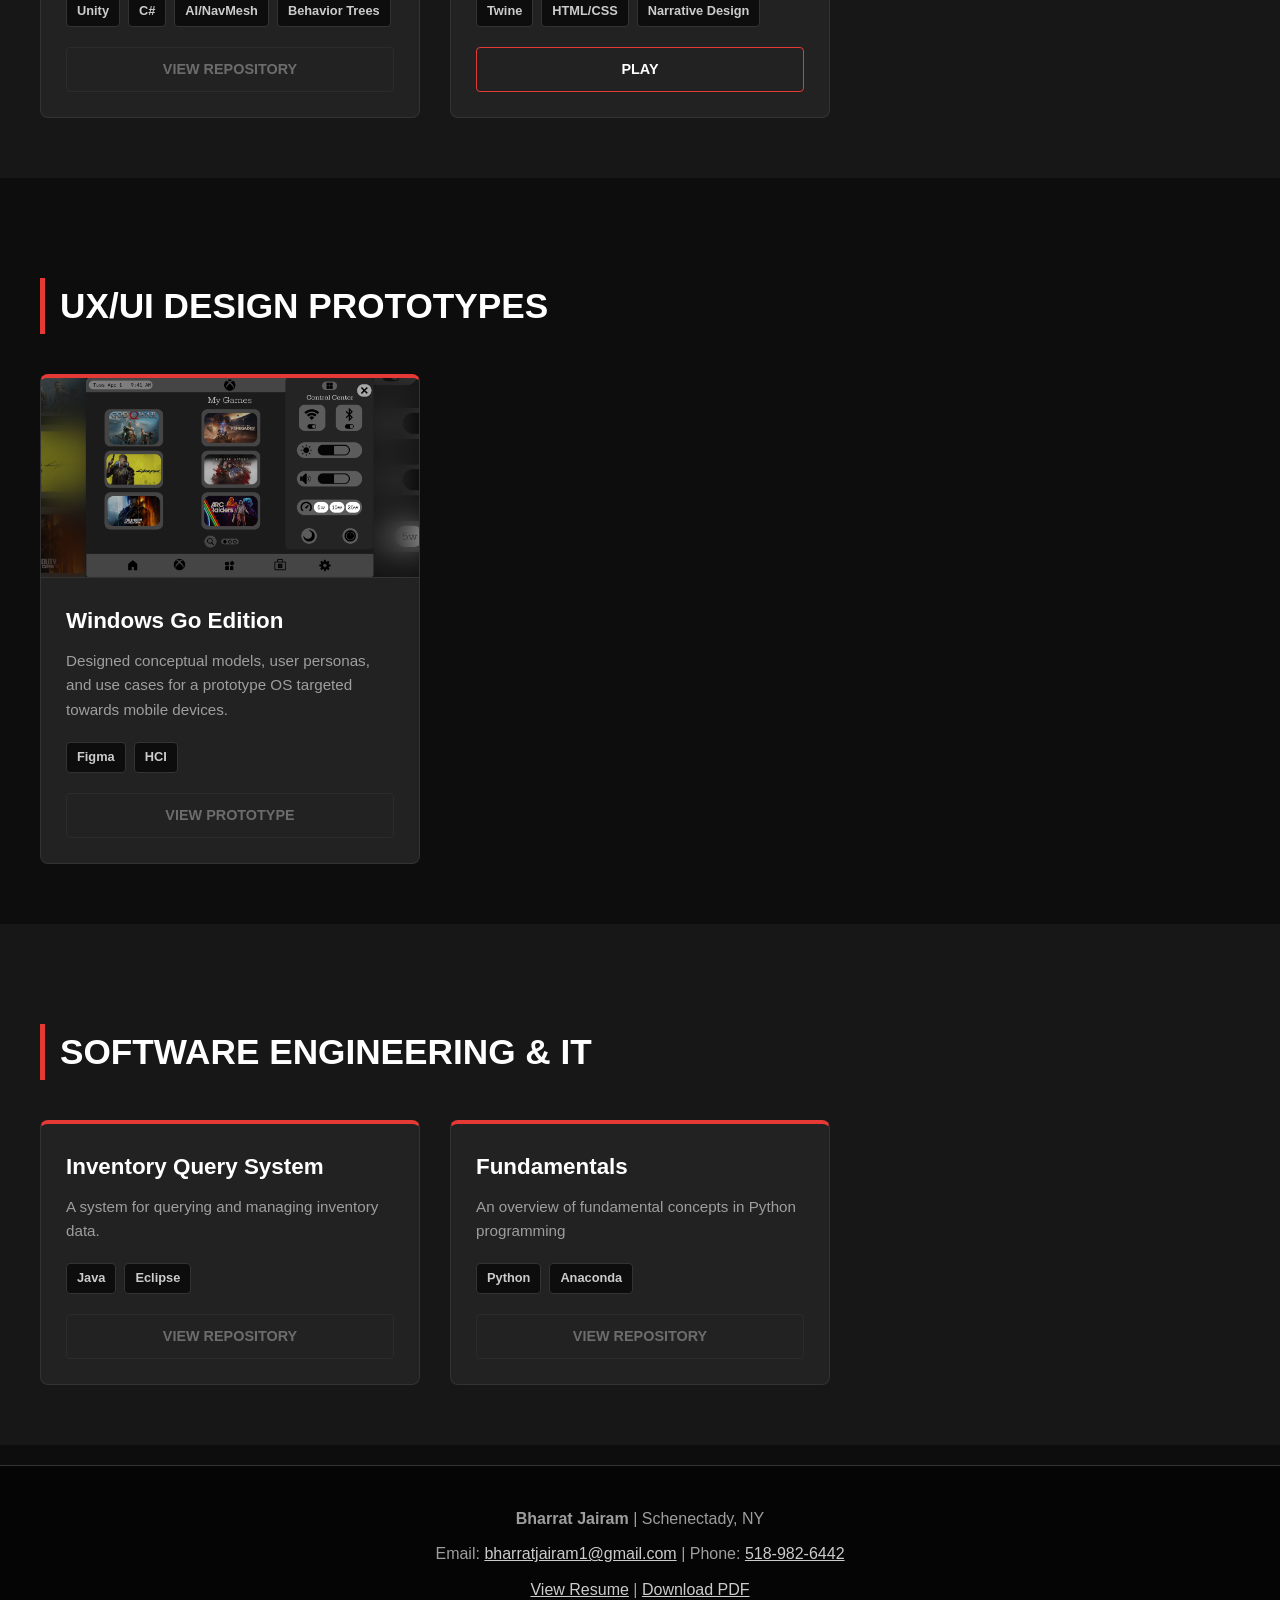
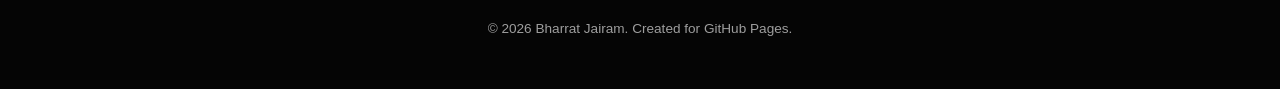
==== commit bd256caa: "Add resume page, match download button styling, bust stale caches - New resume.html showing both res" ====
--- a/projects.html
+++ b/projects.html
@@ -4,7 +4,7 @@
     <meta charset="UTF-8">
     <meta name="viewport" content="width=device-width, initial-scale=1.0">
     <title>Bharrat Jairam | Projects</title>
-    <link rel="stylesheet" href="styles.css">
+    <link rel="stylesheet" href="styles.css?v=20261028c">
 </head>
 <body>
 
@@ -15,8 +15,8 @@
             <li><a href="index.html#education">Education</a></li>
             <li><a href="index.html#experience">Experience</a></li>
             <li><a href="index.html#skills">Skills</a></li>
-            <li><a href="#" style="color: #ffffff; border-bottom: 2px solid #ffffff;">Projects</a></li>
-            <li><a href="Bharrat_Jairam_Resume.pdf" download class="nav-resume">Resume</a></li>
+            <li><a href="projects.html" class="active" aria-current="page">Projects</a></li>
+            <li><a href="resume.html">Resume</a></li>
         </ul>
         <button class="search-trigger" type="button" aria-label="Search the site" title="Search (Ctrl+K)">
             <svg viewBox="0 0 24 24" width="18" height="18" aria-hidden="true"><circle cx="11" cy="11" r="7" fill="none" stroke="currentColor" stroke-width="2"/><line x1="16.5" y1="16.5" x2="21" y2="21" stroke="currentColor" stroke-width="2" stroke-linecap="round"/></svg>
@@ -36,8 +36,8 @@
             <a href="#games" class="btn-nav">Game Development</a>
             <a href="#ux" class="btn-nav">UX/UI Design</a>
             <a href="#software" class="btn-nav">Software & IT</a>
-        </div>
-        <a href="Bharrat_Jairam_Resume.pdf" download class="btn-resume"><svg viewBox="0 0 24 24" width="18" height="18" aria-hidden="true"><path d="M12 3v12m0 0l-5-5m5 5l5-5M5 21h14" fill="none" stroke="currentColor" stroke-width="2" stroke-linecap="round" stroke-linejoin="round"/></svg><span>Download Resume</span></a>
+            <a href="Bharrat_Jairam_Resume.pdf?v=20261028c" download="Bharrat_Jairam_Resume.pdf" class="btn-nav btn-with-icon btn-nav-wide"><svg viewBox="0 0 24 24" width="18" height="18" aria-hidden="true"><path d="M12 3v12m0 0l-5-5m5 5l5-5M5 21h14" fill="none" stroke="currentColor" stroke-width="2" stroke-linecap="round" stroke-linejoin="round"/></svg><span>Download Resume</span></a>
+        </div>
     </header>
 
     <section id="forensics">
@@ -277,7 +277,7 @@
     <footer>
         <p><strong>Bharrat Jairam</strong> | Schenectady, NY</p>
         <p>Email: <a href="mailto:bharratjairam1@gmail.com">bharratjairam1@gmail.com</a> | Phone: <a href="tel:+15189826442">518-982-6442</a></p>
-        <p><a href="Bharrat_Jairam_Resume.pdf" download>Download Resume (PDF)</a></p>
+        <p><a href="resume.html">View Resume</a> | <a href="Bharrat_Jairam_Resume.pdf?v=20261028c" download="Bharrat_Jairam_Resume.pdf">Download PDF</a></p>
         <p style="margin-top: 15px; font-size: 0.85rem;">&copy; 2026 Bharrat Jairam. Created for GitHub Pages.</p>
     </footer>
 
@@ -316,8 +316,8 @@
         if (event.key === "Escape" && modal.style.display === "block") closeModal();
     });
     </script>
-    <script src="nav.js"></script>
-    <script src="search.js"></script>
+    <script src="nav.js?v=20261028c"></script>
+    <script src="search.js?v=20261028c"></script>
 
 </body>
 </html>
--- a/styles.css
+++ b/styles.css
@@ -798,40 +798,83 @@
     100% { box-shadow: 0 4px 6px rgba(0, 0, 0, 0.3); }
 }
 
-/* --- Download Resume button --- */
-.btn-resume {
+/* --- Buttons with an icon (Download Resume, Open in New Tab) --- */
+.btn-home {
+    line-height: 1.2;
+}
+
+a.btn-home {
     display: inline-flex;
     align-items: center;
+    justify-content: center;
+}
+
+.btn-with-icon svg {
+    display: block;
+    flex-shrink: 0;
+}
+
+.btn-with-icon {
+    display: inline-flex;
+    align-items: center;
+    justify-content: center;
     gap: 10px;
-    background-color: var(--accent-red);
-    color: #ffffff;
-    padding: 14px 32px;
-    border: 2px solid var(--accent-red);
-    border-radius: 4px;
-    font-weight: bold;
-    font-size: 1rem;
-    text-transform: uppercase;
-    letter-spacing: 1px;
-    transition: all 0.3s ease;
-}
-
-.btn-resume:hover {
-    background-color: transparent;
-    box-shadow: 0 0 15px rgba(229, 57, 53, 0.4);
-}
-
-.page-header .btn-resume {
-    margin-top: 25px;
-    padding: 10px 24px;
-    font-size: 0.9rem;
-}
-
-nav ul li a.nav-resume {
-    color: var(--accent-red);
-}
-
-nav ul li a.nav-resume:hover {
-    color: #ffffff;
+}
+
+/* Current page in the nav */
+nav ul li a.active {
+    color: #ffffff;
+    border-bottom: 2px solid #ffffff;
+}
+
+/* --- Resume page --- */
+.resume-actions {
+    margin-top: 30px;
+}
+
+.resume-section {
+    padding: 60px 20px;
+}
+
+.resume-pages {
+    max-width: 860px;
+    margin: 0 auto;
+    display: flex;
+    flex-direction: column;
+    gap: 30px;
+}
+
+.resume-page {
+    display: block;
+    background: #ffffff;
+    border-radius: 6px;
+    overflow: hidden;
+    border: 1px solid var(--border-color);
+    box-shadow: 0 10px 30px rgba(0, 0, 0, 0.6);
+    transition: transform 0.2s ease, box-shadow 0.2s ease;
+}
+
+.resume-page:hover {
+    transform: translateY(-4px);
+    box-shadow: 0 14px 36px rgba(0, 0, 0, 0.7), 0 0 0 2px var(--accent-red);
+}
+
+.resume-page img {
+    display: block;
+    width: 100%;
+    height: auto;
+}
+
+.resume-note {
+    text-align: center;
+    color: var(--text-muted);
+    margin-top: 30px;
+    font-size: 0.95rem;
+}
+
+.resume-note a {
+    color: #ffffff;
+    text-decoration: underline;
 }
 
 /* --- Mobile menu button (hidden on desktop) --- */
@@ -864,7 +907,8 @@
 /* Hover lift effects only on devices with a real mouse (avoids "stuck" hovers on phones) */
 @media (hover: none) {
     .timeline-item:hover,
-    .project-card:hover {
+    .project-card:hover,
+    .resume-page:hover {
         transform: none;
     }
 }
@@ -979,10 +1023,9 @@
         width: 100%;
     }
 
-    #home .btn-resume {
-        width: 100%;
-        max-width: 340px;
-        justify-content: center;
+    .page-header .home-buttons {
+        margin-left: auto;
+        margin-right: auto;
     }
 
     .btn-home {
@@ -1056,6 +1099,18 @@
         grid-template-columns: 1fr 1fr;
         gap: 10px;
         margin-top: 25px;
+    }
+
+    .btn-nav-wide {
+        grid-column: 1 / -1;
+    }
+
+    .resume-section {
+        padding: 30px 12px 40px;
+    }
+
+    .resume-pages {
+        gap: 16px;
     }
 
     .btn-nav {
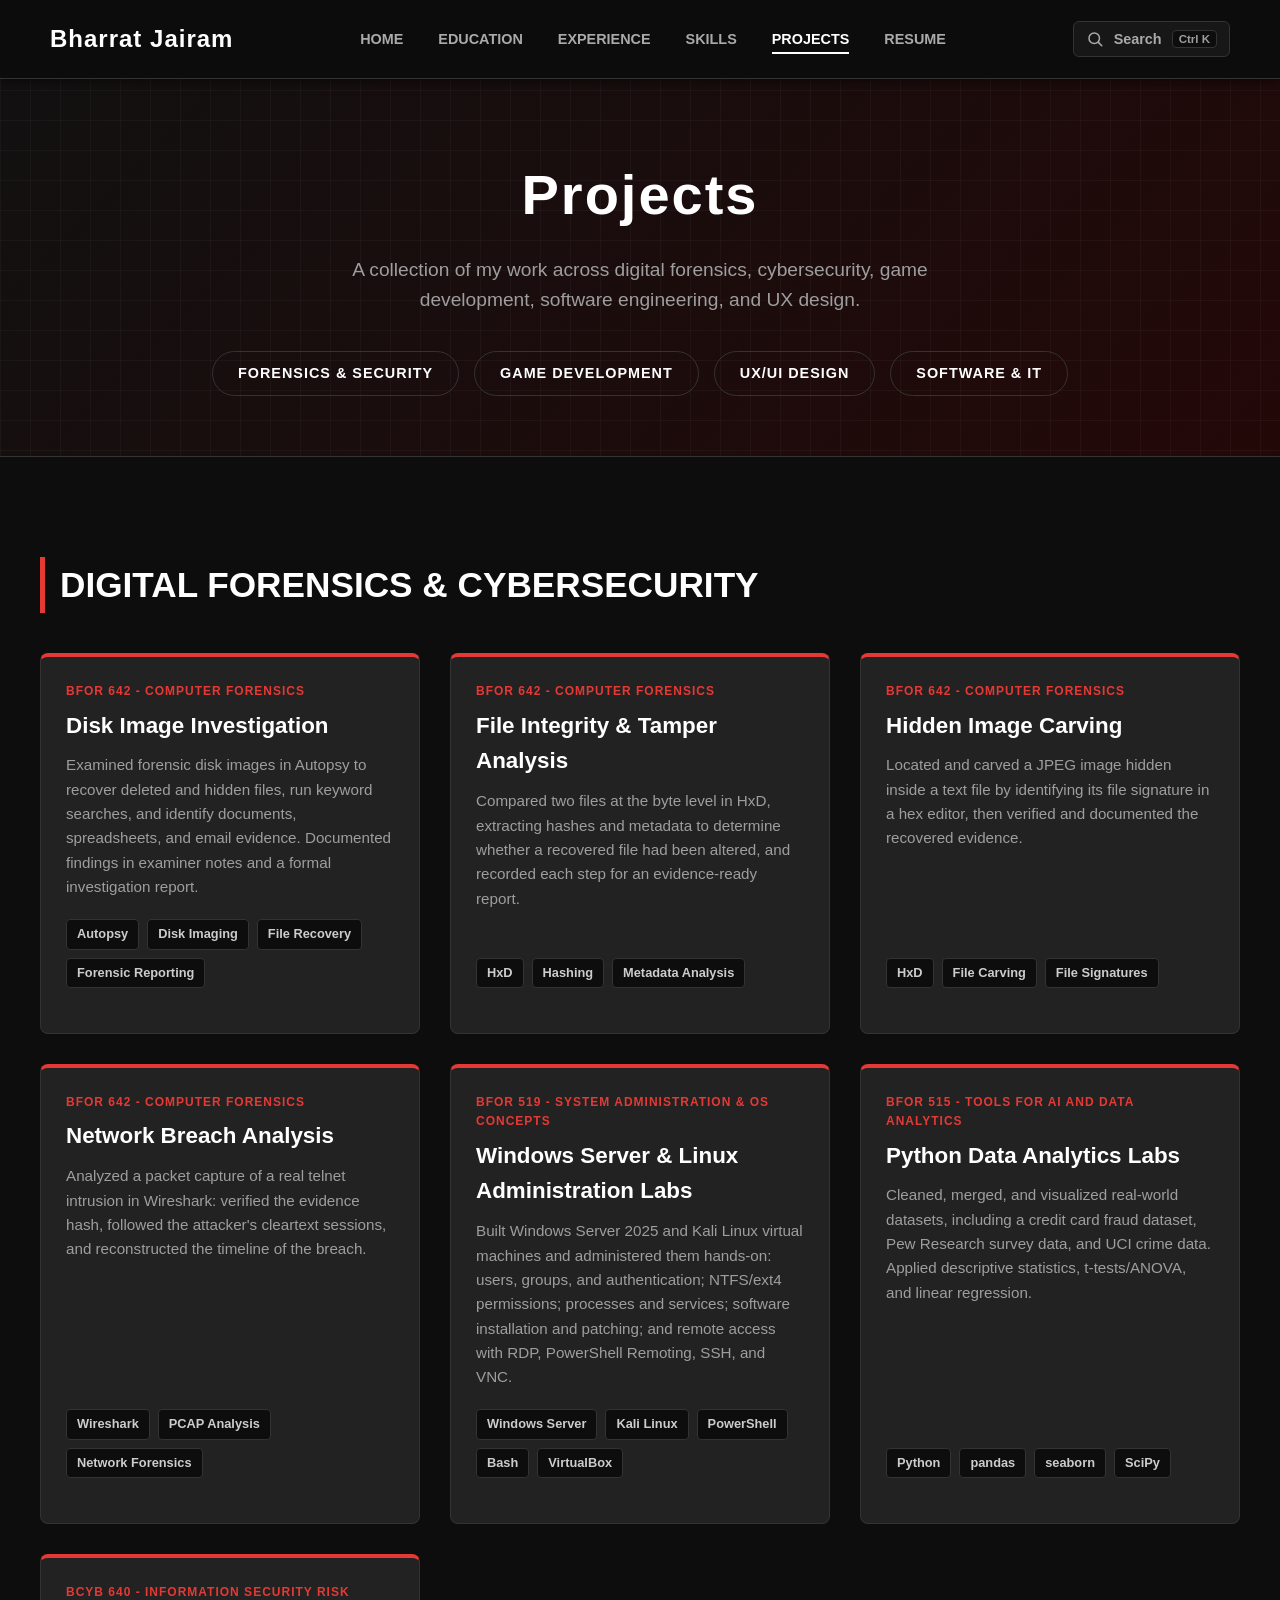
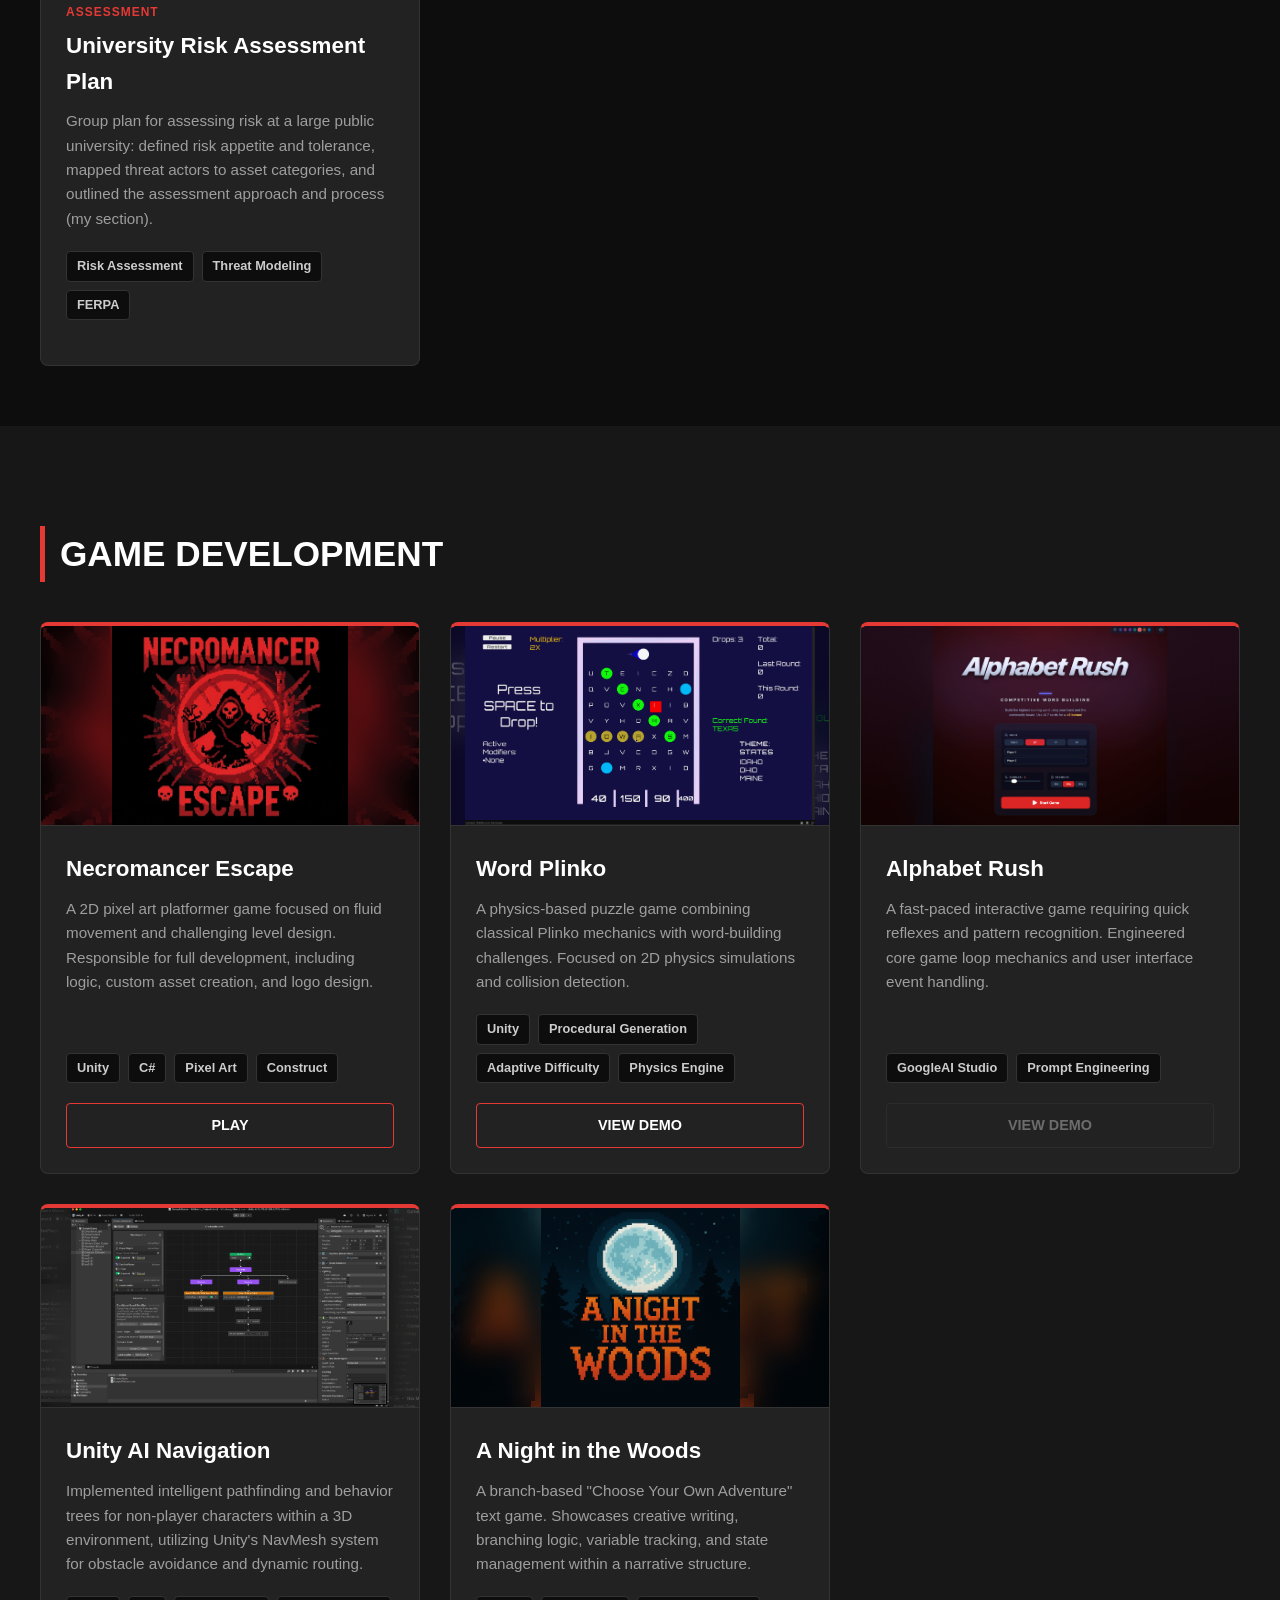
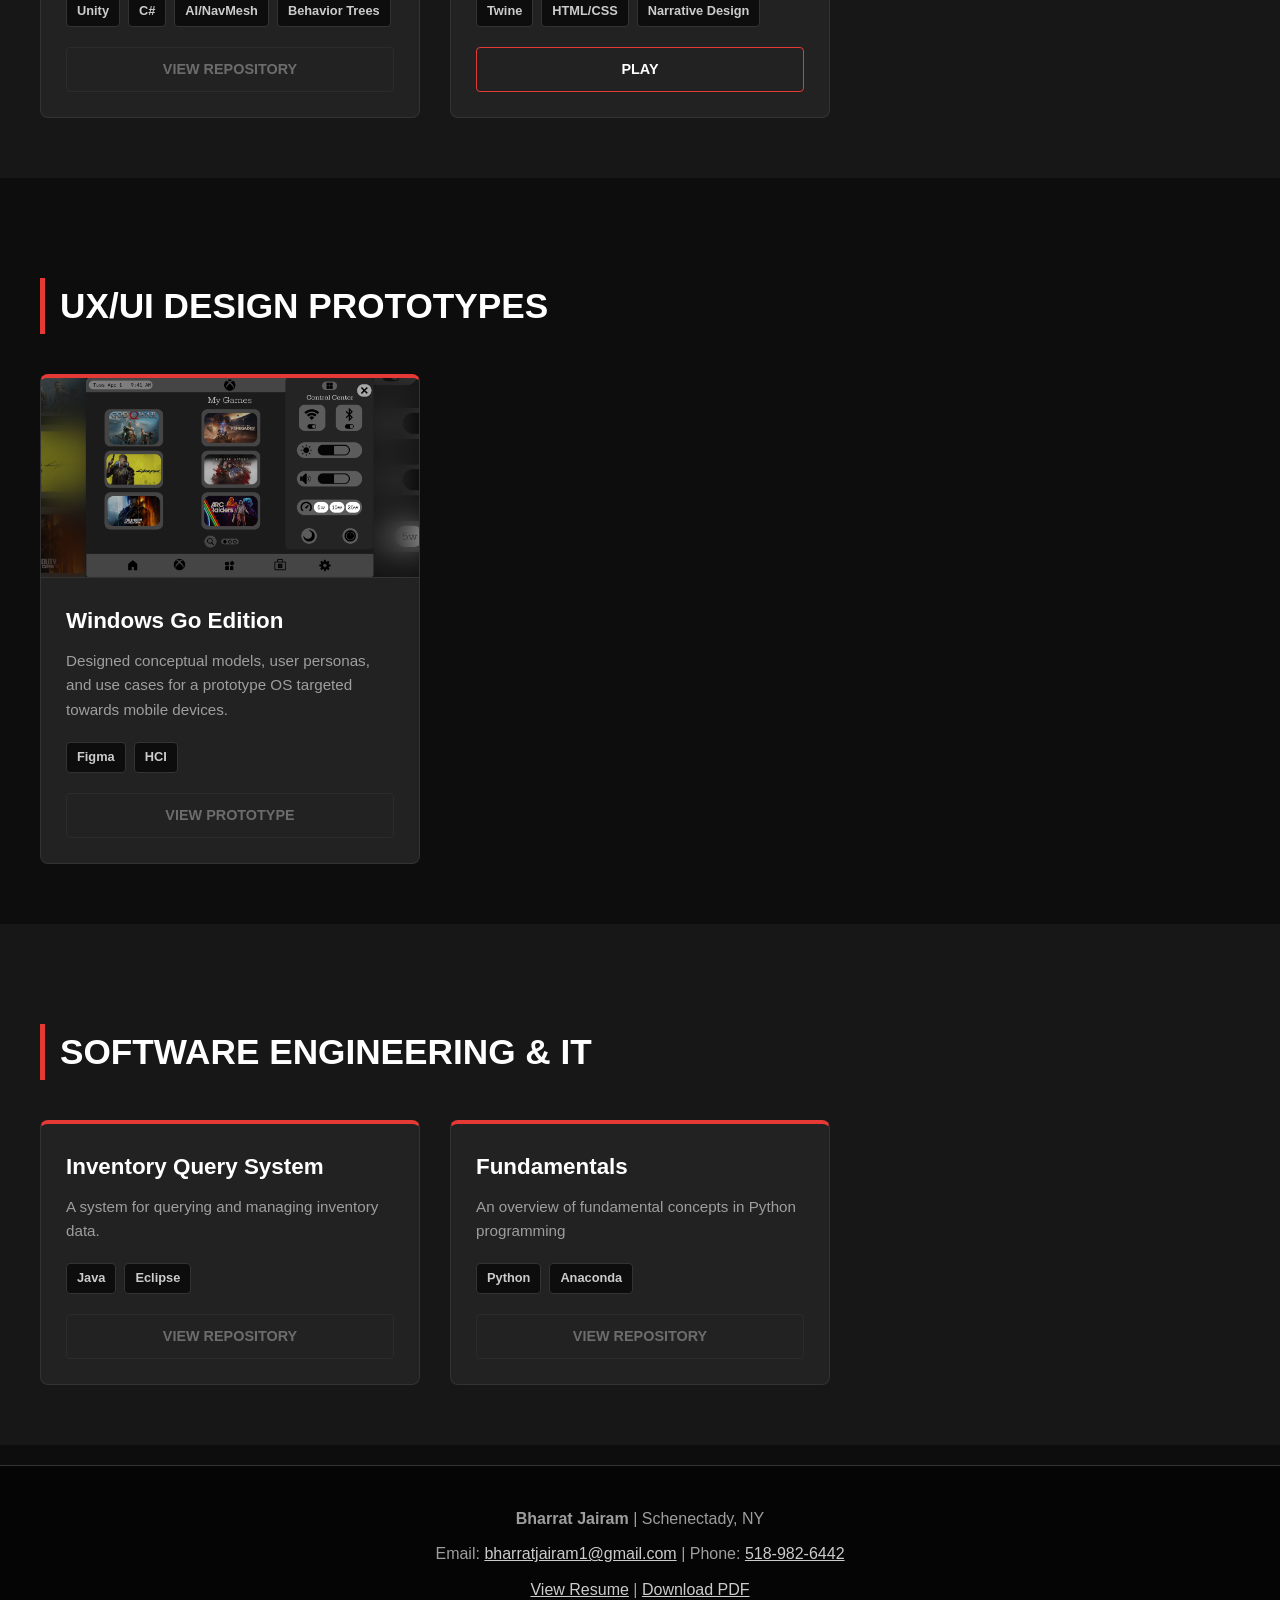
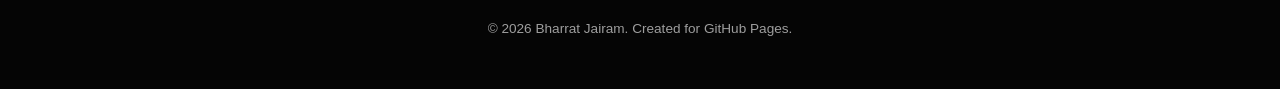
==== commit 383748dc: "Remove Download Resume button from projects page header Co-Authored-By: Claude Opus 5.5 <noreply@ant" ====
--- a/projects.html
+++ b/projects.html
@@ -36,7 +36,6 @@
             <a href="#games" class="btn-nav">Game Development</a>
             <a href="#ux" class="btn-nav">UX/UI Design</a>
             <a href="#software" class="btn-nav">Software & IT</a>
-            <a href="Bharrat_Jairam_Resume.pdf?v=20261028c" download="Bharrat_Jairam_Resume.pdf" class="btn-nav btn-with-icon btn-nav-wide"><svg viewBox="0 0 24 24" width="18" height="18" aria-hidden="true"><path d="M12 3v12m0 0l-5-5m5 5l5-5M5 21h14" fill="none" stroke="currentColor" stroke-width="2" stroke-linecap="round" stroke-linejoin="round"/></svg><span>Download Resume</span></a>
         </div>
     </header>
 
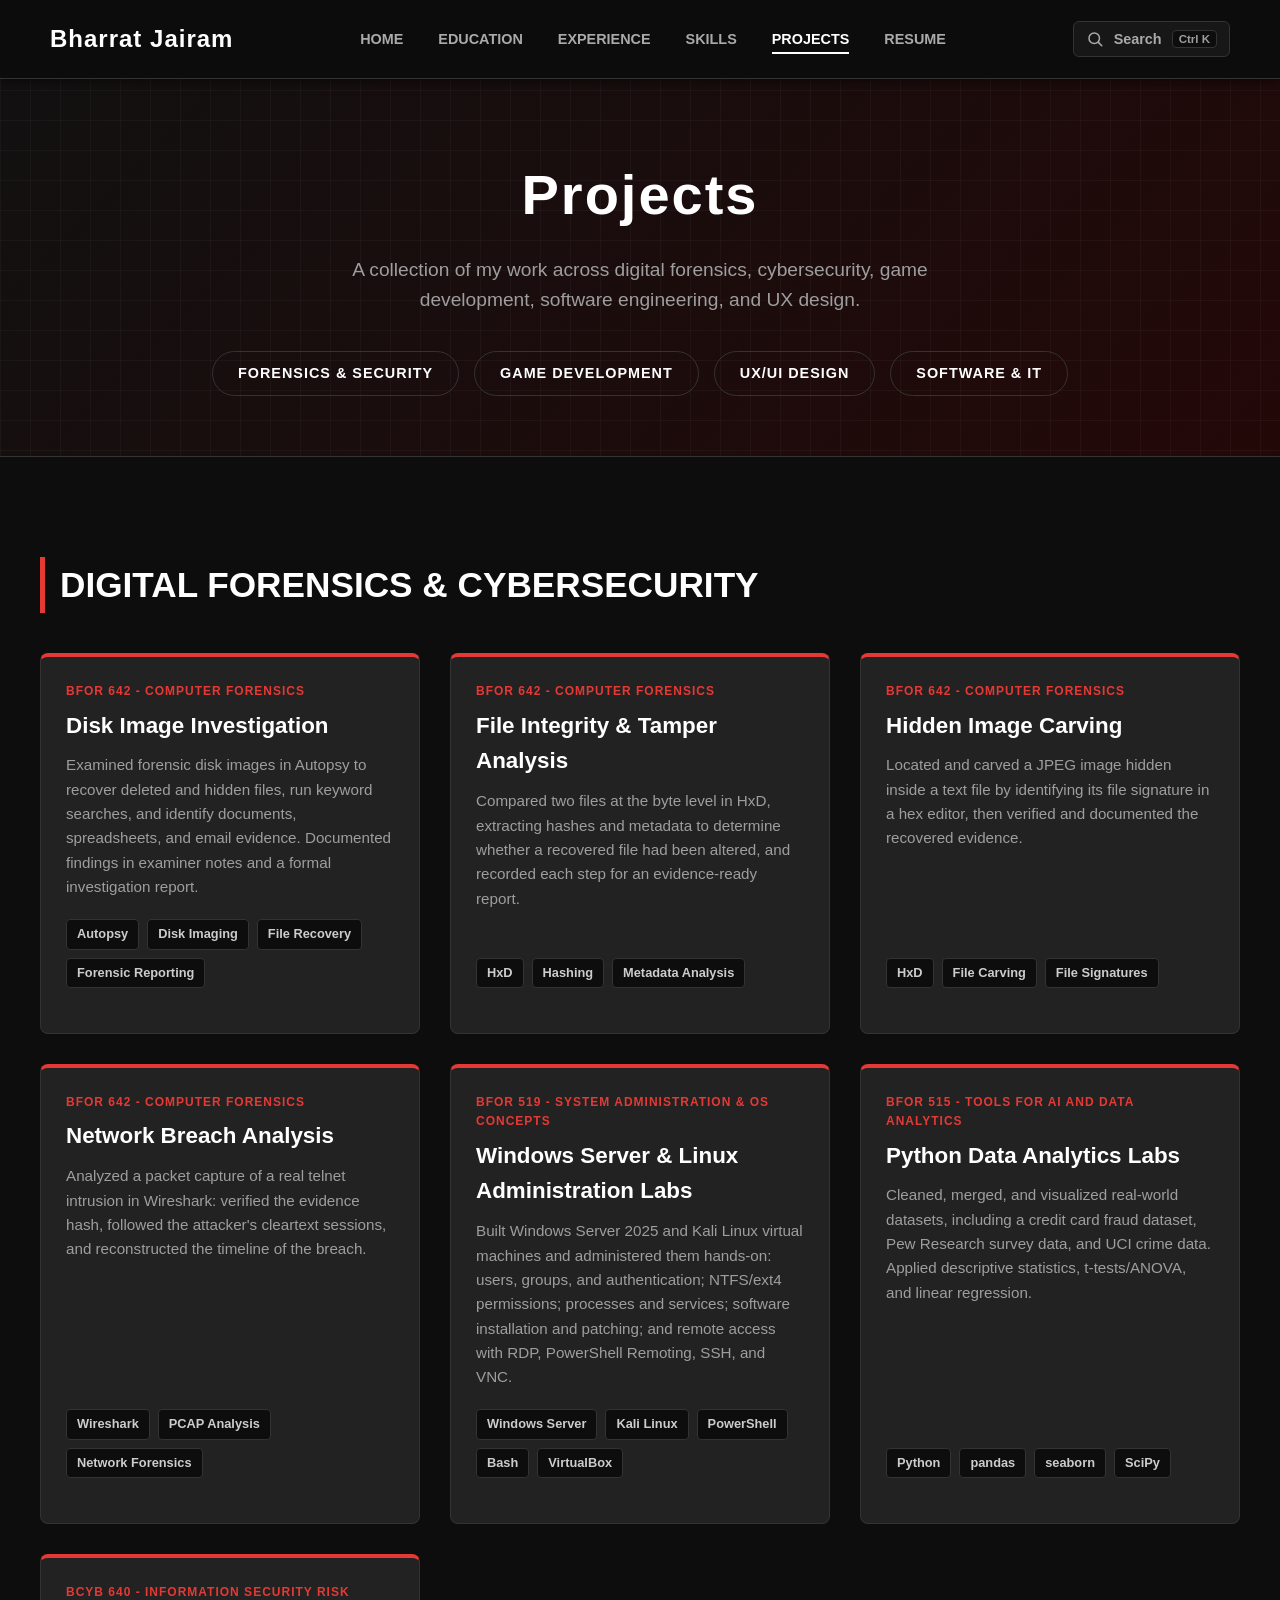
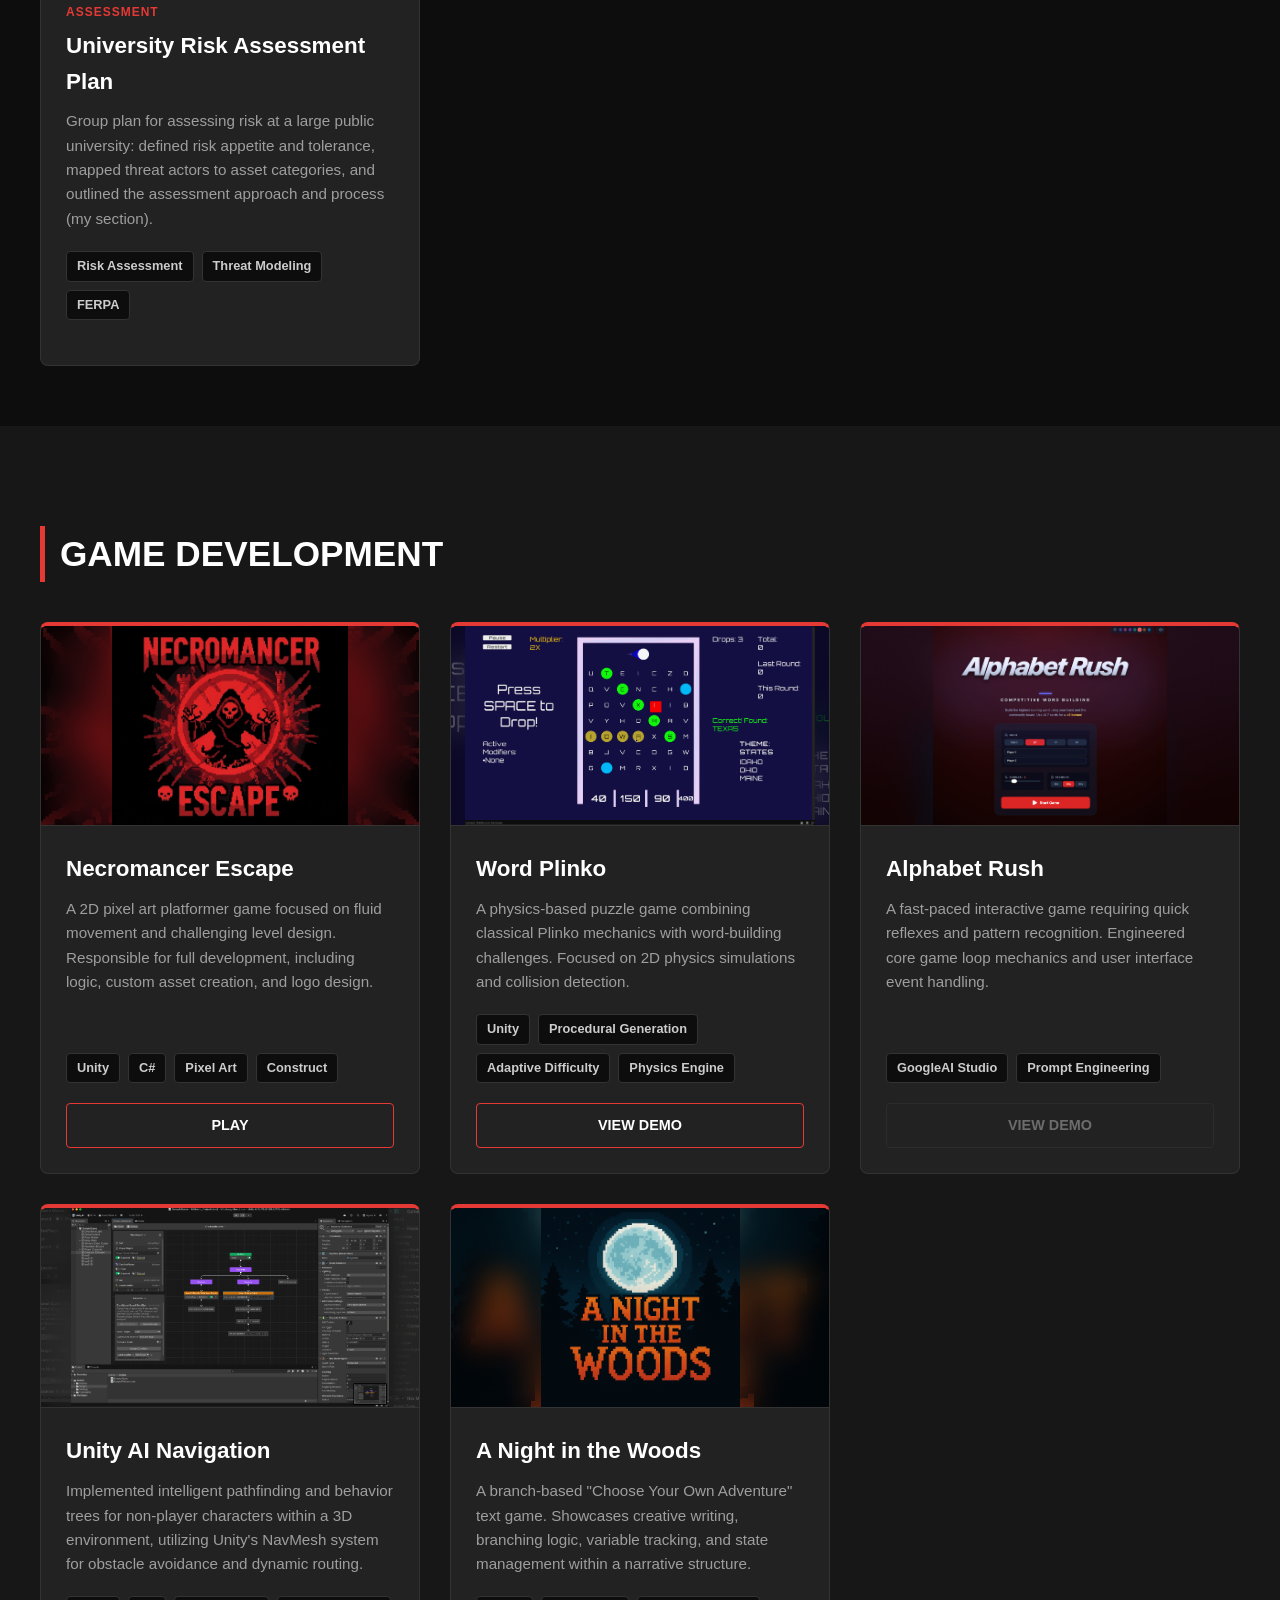
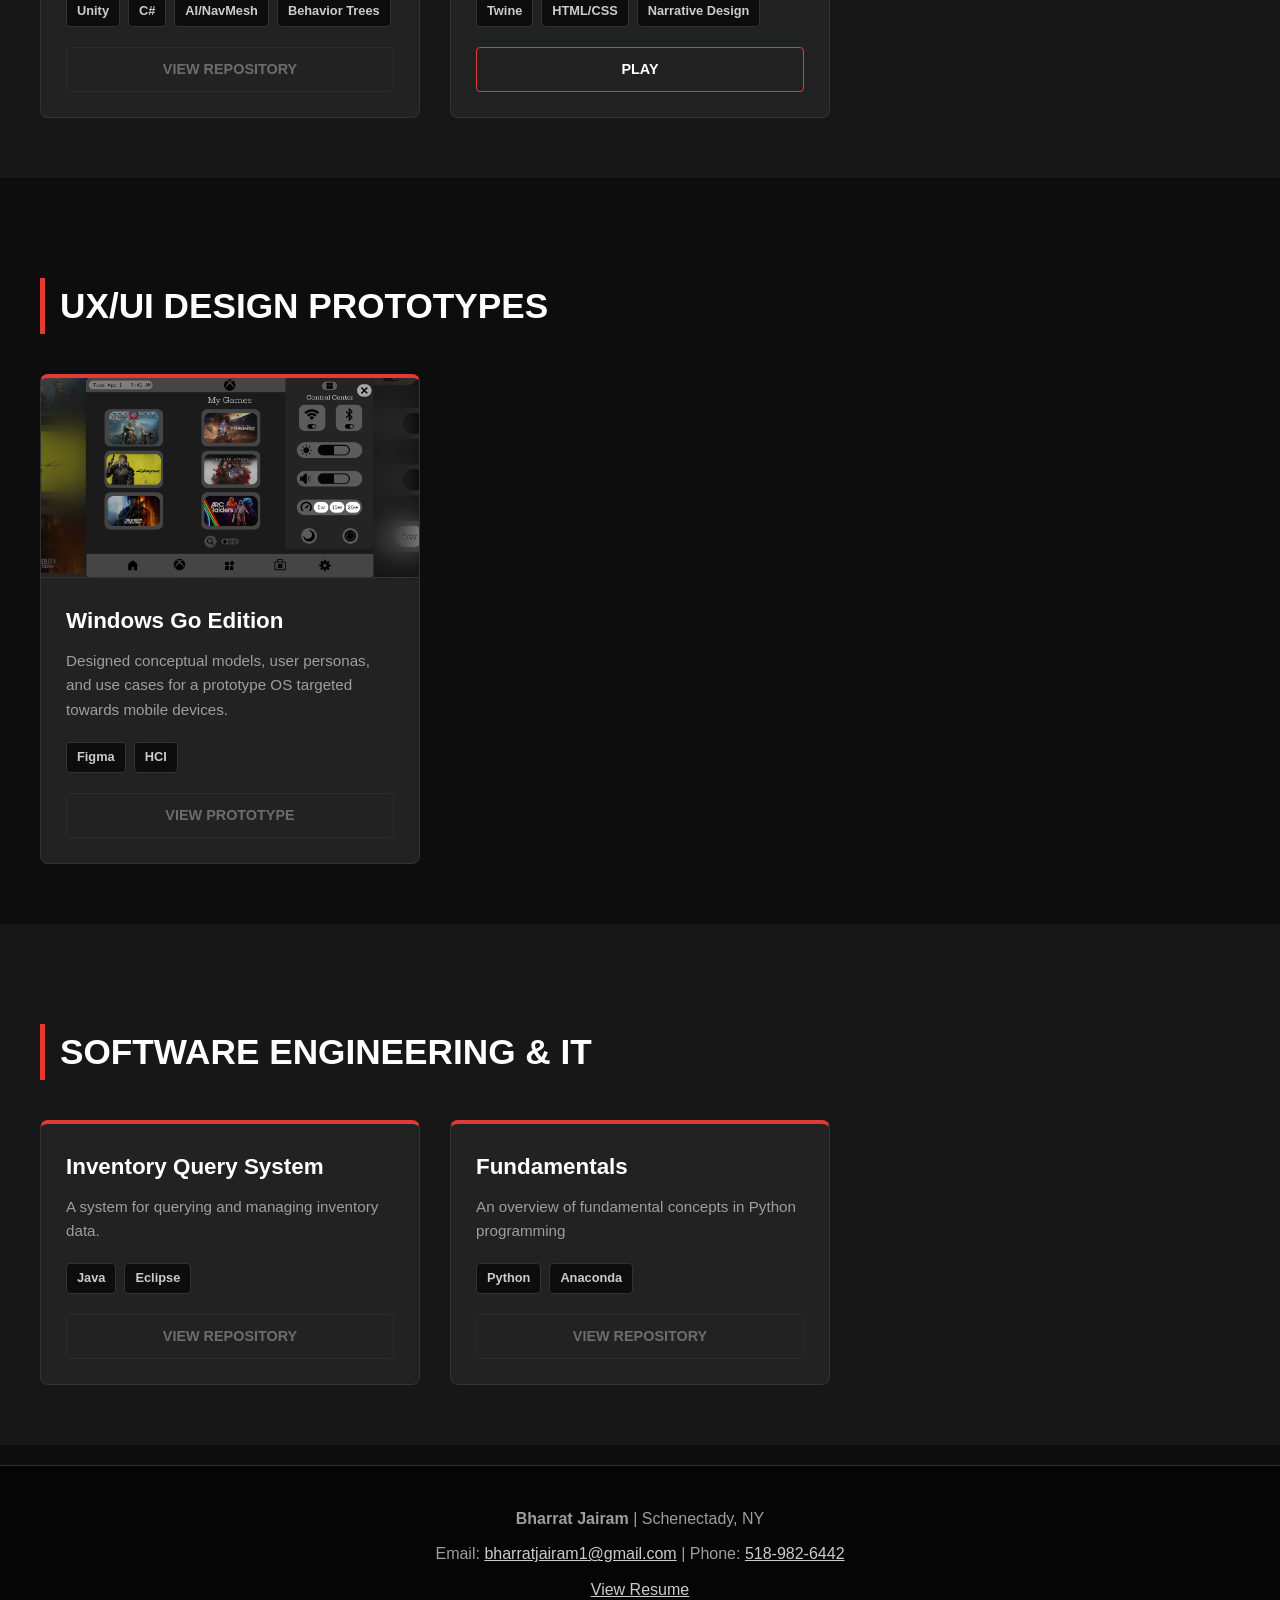
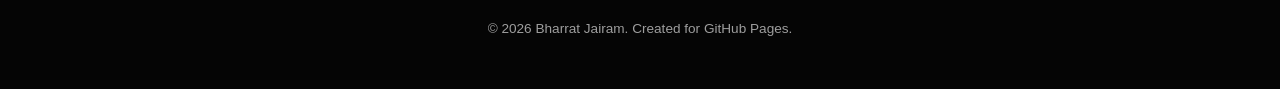
==== commit 5453806a: "Keep only View Resume link in footer Co-Authored-By: Claude Opus 5.5 <noreply@anthropic.com> Claude-" ====
--- a/projects.html
+++ b/projects.html
@@ -276,7 +276,7 @@
     <footer>
         <p><strong>Bharrat Jairam</strong> | Schenectady, NY</p>
         <p>Email: <a href="mailto:bharratjairam1@gmail.com">bharratjairam1@gmail.com</a> | Phone: <a href="tel:+15189826442">518-982-6442</a></p>
-        <p><a href="resume.html">View Resume</a> | <a href="Bharrat_Jairam_Resume.pdf?v=20261028c" download="Bharrat_Jairam_Resume.pdf">Download PDF</a></p>
+        <p><a href="resume.html">View Resume</a></p>
         <p style="margin-top: 15px; font-size: 0.85rem;">&copy; 2026 Bharrat Jairam. Created for GitHub Pages.</p>
     </footer>
 
